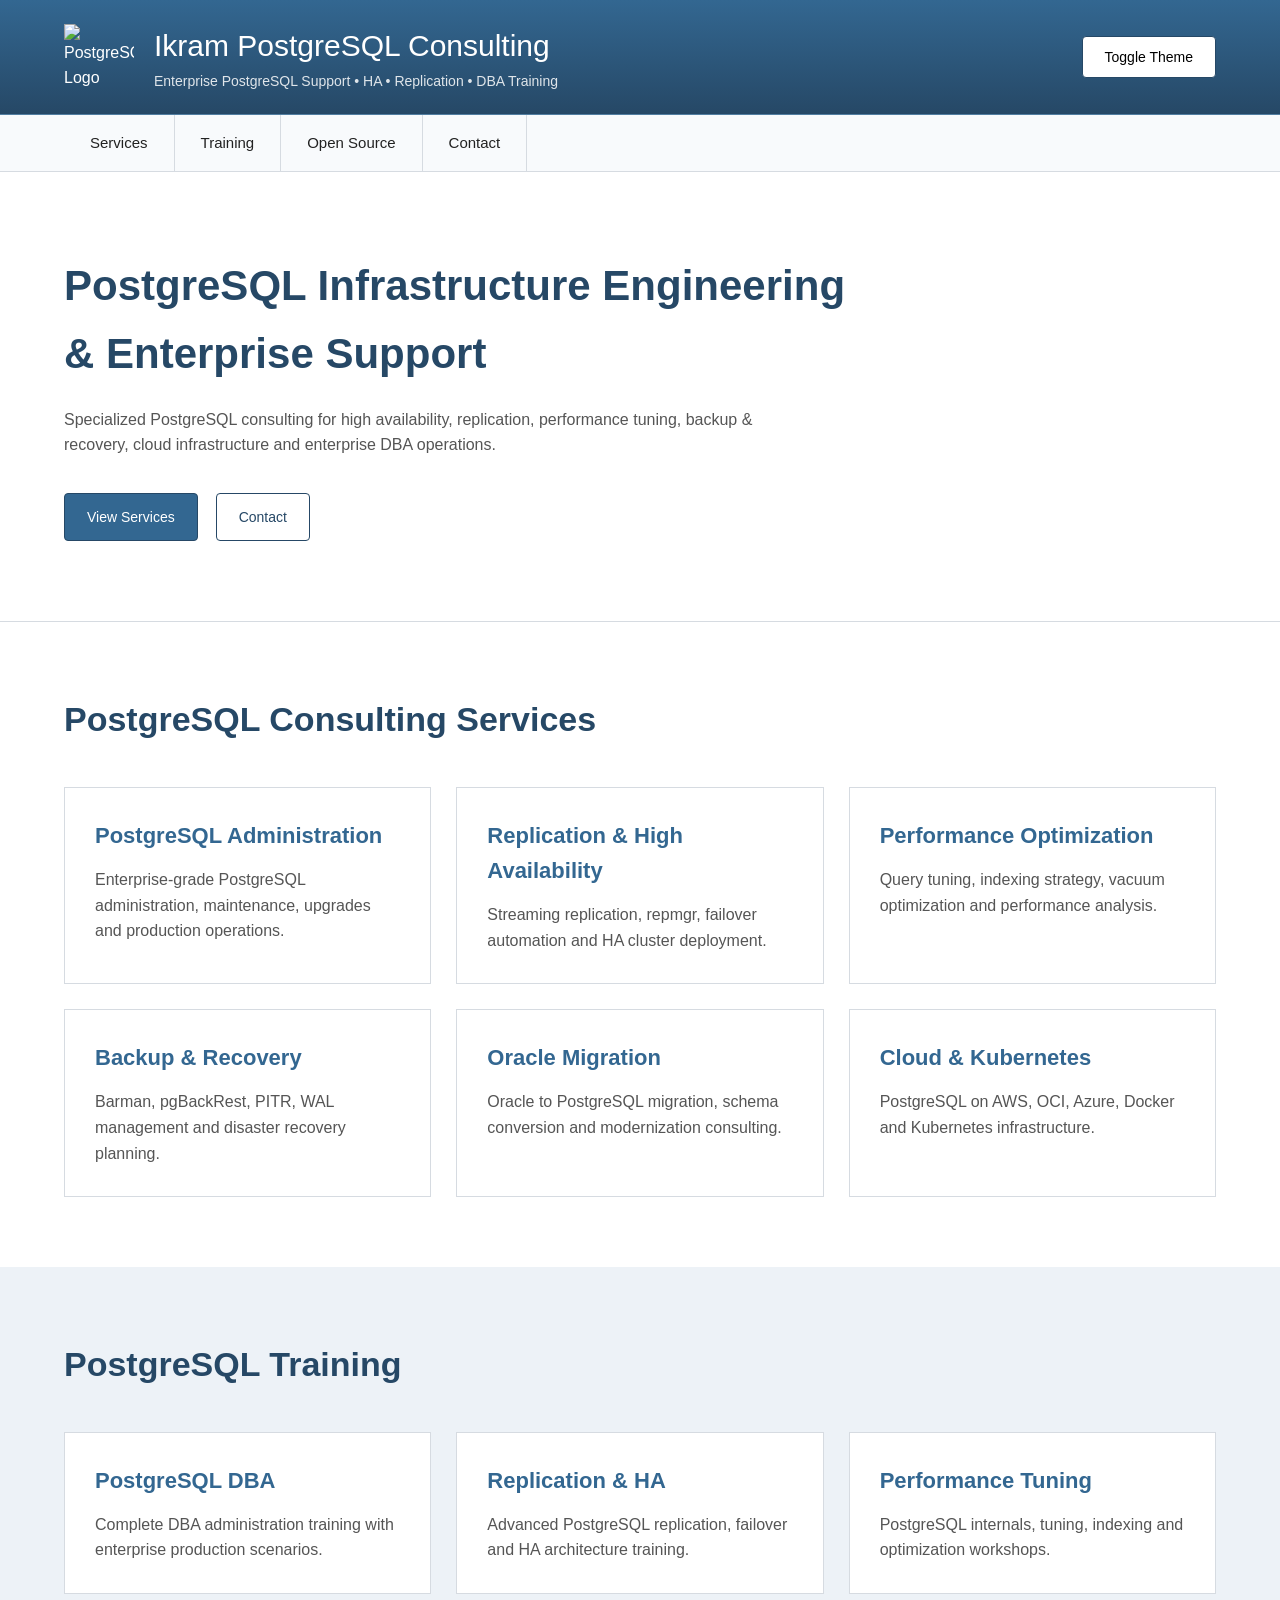
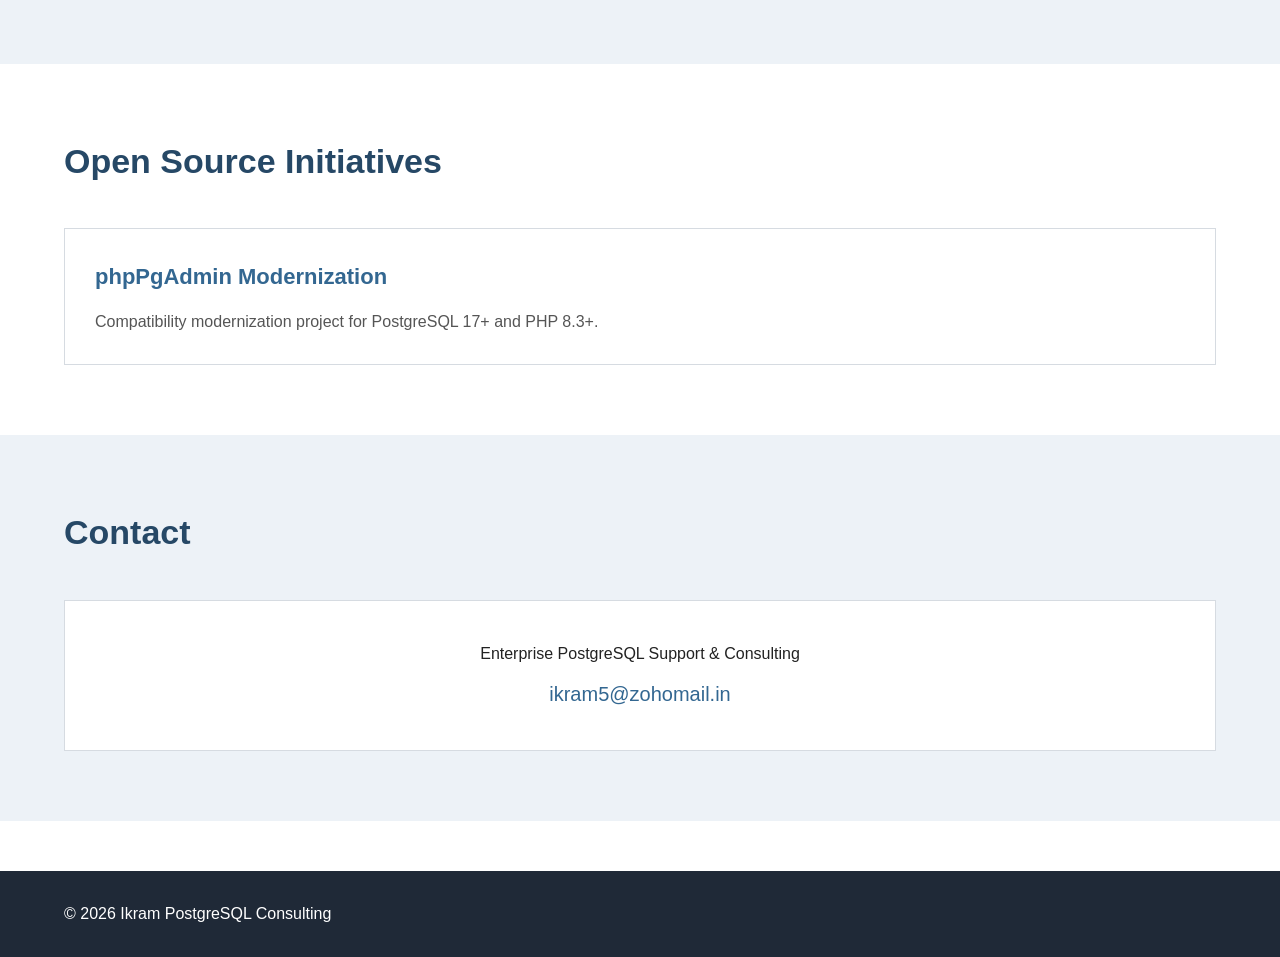
==== index.html @ 1e0c0c1c "Redesigned website with PostgreSQL official style" ====
<!DOCTYPE html>
<html lang="en">

<head>

    <meta charset="UTF-8">
    <meta name="viewport" content="width=device-width, initial-scale=1.0">

    <title>Ikram PostgreSQL Consulting</title>

    <link rel="stylesheet" href="style.css">

</head>

<body>

    <!-- TOP HEADER -->

    <div class="topbar">

        <div class="container topbar-content">

            <div class="brand">

                <img src="https://www.postgresql.org/media/img/about/press/elephant.png"
                    alt="PostgreSQL Logo">

                <div>

                    <h1>Ikram PostgreSQL Consulting</h1>

                    <p>
                        Enterprise PostgreSQL Support • HA • Replication • DBA Training
                    </p>

                </div>

            </div>

            <button class="theme-toggle" onclick="toggleTheme()">
                Toggle Theme
            </button>

        </div>

    </div>

    <!-- NAVIGATION -->

    <nav class="navbar">

        <div class="container">

            <ul>

                <li><a href="#services">Services</a></li>
                <li><a href="#training">Training</a></li>
                <li><a href="#opensource">Open Source</a></li>
                <li><a href="#contact">Contact</a></li>

            </ul>

        </div>

    </nav>

    <!-- HERO -->

    <section class="hero">

        <div class="container">

            <h2>
                PostgreSQL Infrastructure Engineering & Enterprise Support
            </h2>

            <p>

                Specialized PostgreSQL consulting for high availability,
                replication, performance tuning, backup & recovery,
                cloud infrastructure and enterprise DBA operations.

            </p>

            <div class="hero-buttons">

                <a href="#services" class="btn-primary">
                    View Services
                </a>

                <a href="#contact" class="btn-secondary">
                    Contact
                </a>

            </div>

        </div>

    </section>

    <!-- SERVICES -->

    <section class="section" id="services">

        <div class="container">

            <h2 class="section-title">
                PostgreSQL Consulting Services
            </h2>

            <div class="grid">

                <div class="card">

                    <h3>PostgreSQL Administration</h3>

                    <p>

                        Enterprise-grade PostgreSQL administration,
                        maintenance, upgrades and production operations.

                    </p>

                </div>

                <div class="card">

                    <h3>Replication & High Availability</h3>

                    <p>

                        Streaming replication, repmgr,
                        failover automation and HA cluster deployment.

                    </p>

                </div>

                <div class="card">

                    <h3>Performance Optimization</h3>

                    <p>

                        Query tuning, indexing strategy,
                        vacuum optimization and performance analysis.

                    </p>

                </div>

                <div class="card">

                    <h3>Backup & Recovery</h3>

                    <p>

                        Barman, pgBackRest, PITR,
                        WAL management and disaster recovery planning.

                    </p>

                </div>

                <div class="card">

                    <h3>Oracle Migration</h3>

                    <p>

                        Oracle to PostgreSQL migration,
                        schema conversion and modernization consulting.

                    </p>

                </div>

                <div class="card">

                    <h3>Cloud & Kubernetes</h3>

                    <p>

                        PostgreSQL on AWS, OCI,
                        Azure, Docker and Kubernetes infrastructure.

                    </p>

                </div>

            </div>

        </div>

    </section>

    <!-- TRAINING -->

    <section class="section light-section" id="training">

        <div class="container">

            <h2 class="section-title">

                PostgreSQL Training

            </h2>

            <div class="grid">

                <div class="card">

                    <h3>PostgreSQL DBA</h3>

                    <p>

                        Complete DBA administration training
                        with enterprise production scenarios.

                    </p>

                </div>

                <div class="card">

                    <h3>Replication & HA</h3>

                    <p>

                        Advanced PostgreSQL replication,
                        failover and HA architecture training.

                    </p>

                </div>

                <div class="card">

                    <h3>Performance Tuning</h3>

                    <p>

                        PostgreSQL internals,
                        tuning, indexing and optimization workshops.

                    </p>

                </div>

            </div>

        </div>

    </section>

    <!-- OPEN SOURCE -->

    <section class="section" id="opensource">

        <div class="container">

            <h2 class="section-title">

                Open Source Initiatives

            </h2>

            <div class="grid">

                <div class="card">

                    <h3>phpPgAdmin Modernization</h3>

                    <p>

                        Compatibility modernization project
                        for PostgreSQL 17+ and PHP 8.3+.

                    </p>

                </div>

            </div>

        </div>

    </section>

    <!-- CONTACT -->

    <section class="section light-section" id="contact">

        <div class="container">

            <h2 class="section-title">

                Contact

            </h2>

            <div class="contact-box">

                <p>

                    Enterprise PostgreSQL Support & Consulting

                </p>

                <a href="mailto:ikram5@zohomail.in">

                    ikram5@zohomail.in

                </a>

            </div>

        </div>

    </section>

    <!-- FOOTER -->

    <footer>

        <div class="container">

            <p>

                © 2026 Ikram PostgreSQL Consulting

            </p>

        </div>

    </footer>

    <!-- THEME -->

    <script>

        function toggleTheme() {

            document.body.classList.toggle('dark');

        }

    </script>

</body>

</html>
---- style.css ----
:root {

    --pg-blue: #336791;
    --pg-dark: #264866;

    --background: #ffffff;
    --light-bg: #edf2f7;

    --text: #222;
    --muted: #555;

    --border: #d6dbe1;

    --card: #ffffff;

}

body.dark {

    --background: #111827;
    --light-bg: #1f2937;

    --text: #f1f5f9;
    --muted: #cbd5e1;

    --border: #334155;

    --card: #1e293b;

}

* {

    margin: 0;
    padding: 0;
    box-sizing: border-box;

}

body {

    font-family: Arial, Helvetica, sans-serif;

    background: var(--background);

    color: var(--text);

    line-height: 1.6;

    transition: 0.3s;

}

/* CONTAINER */

.container {

    width: 90%;
    max-width: 1250px;

    margin: auto;

}

/* TOPBAR */

.topbar {

    background: linear-gradient(to bottom,
            #336791,
            #264866);

    color: white;

    padding: 22px 0;

    border-bottom: 1px solid rgba(255,255,255,0.15);

}

.topbar-content {

    display: flex;
    justify-content: space-between;
    align-items: center;

}

.brand {

    display: flex;
    align-items: center;
    gap: 20px;

}

.brand img {

    width: 70px;

}

.brand h1 {

    font-size: 30px;
    font-weight: normal;

}

.brand p {

    font-size: 14px;
    color: rgba(255,255,255,0.85);

}

/* NAVIGATION */

.navbar {

    background: #f8fafc;

    border-bottom: 1px solid var(--border);

}

body.dark .navbar {

    background: #0f172a;

}

.navbar ul {

    list-style: none;

    display: flex;

}

.navbar li {

    border-right: 1px solid var(--border);

}

.navbar a {

    display: block;

    padding: 16px 26px;

    text-decoration: none;

    color: var(--text);

    font-size: 15px;

}

.navbar a:hover {

    background: var(--pg-blue);

    color: white;

}

/* HERO */

.hero {

    padding: 80px 0;

    background:
        linear-gradient(rgba(255,255,255,0.92),
            rgba(255,255,255,0.92)),
        url('https://www.postgresql.org/media/img/about/press/elephant.png');

    background-repeat: no-repeat;

    background-position: right center;

    background-size: 400px;

    border-bottom: 1px solid var(--border);

}

body.dark .hero {

    background:
        linear-gradient(rgba(17,24,39,0.94),
            rgba(17,24,39,0.94)),
        url('https://www.postgresql.org/media/img/about/press/elephant.png');

    background-repeat: no-repeat;

    background-position: right center;

    background-size: 400px;

}

.hero h2 {

    font-size: 42px;

    max-width: 800px;

    margin-bottom: 20px;

    color: var(--pg-dark);

}

body.dark .hero h2 {

    color: #93c5fd;

}

.hero p {

    max-width: 700px;

    color: var(--muted);

    margin-bottom: 35px;

}

/* BUTTONS */

.hero-buttons {

    display: flex;
    gap: 18px;

}

.btn-primary,
.btn-secondary,
.theme-toggle {

    padding: 12px 22px;

    border-radius: 4px;

    border: 1px solid var(--pg-dark);

    cursor: pointer;

    text-decoration: none;

    font-size: 14px;

}

.btn-primary {

    background: var(--pg-blue);

    color: white;

}

.btn-primary:hover {

    background: var(--pg-dark);

}

.btn-secondary {

    background: transparent;

    color: var(--pg-dark);

}

.btn-secondary:hover {

    background: var(--pg-dark);

    color: white;

}

.theme-toggle {

    background: white;

}

body.dark .theme-toggle {

    background: #1e293b;
    color: white;

}

/* SECTIONS */

.section {

    padding: 70px 0;

}

.light-section {

    background: var(--light-bg);

}

.section-title {

    font-size: 34px;

    margin-bottom: 40px;

    color: var(--pg-dark);

}

/* GRID */

.grid {

    display: grid;

    grid-template-columns:
        repeat(auto-fit, minmax(320px, 1fr));

    gap: 25px;

}

/* CARD */

.card {

    background: var(--card);

    border: 1px solid var(--border);

    padding: 30px;

    transition: 0.3s;

}

.card:hover {

    border-color: var(--pg-blue);

    transform: translateY(-4px);

}

.card h3 {

    margin-bottom: 14px;

    color: var(--pg-blue);

    font-size: 22px;

}

.card p {

    color: var(--muted);

}

/* CONTACT */

.contact-box {

    background: var(--card);

    border: 1px solid var(--border);

    padding: 40px;

    text-align: center;

}

.contact-box p {

    margin-bottom: 12px;

}

.contact-box a {

    color: var(--pg-blue);

    font-size: 20px;

    text-decoration: none;

}

/* FOOTER */

footer {

    background: #1f2937;

    color: white;

    padding: 30px 0;

    margin-top: 50px;

}

/* RESPONSIVE */

@media(max-width: 900px) {

    .topbar-content {

        flex-direction: column;
        gap: 20px;

    }

    .navbar ul {

        flex-wrap: wrap;

    }

    .hero {

        background-size: 220px;

    }

    .hero h2 {

        font-size: 30px;

    }

}
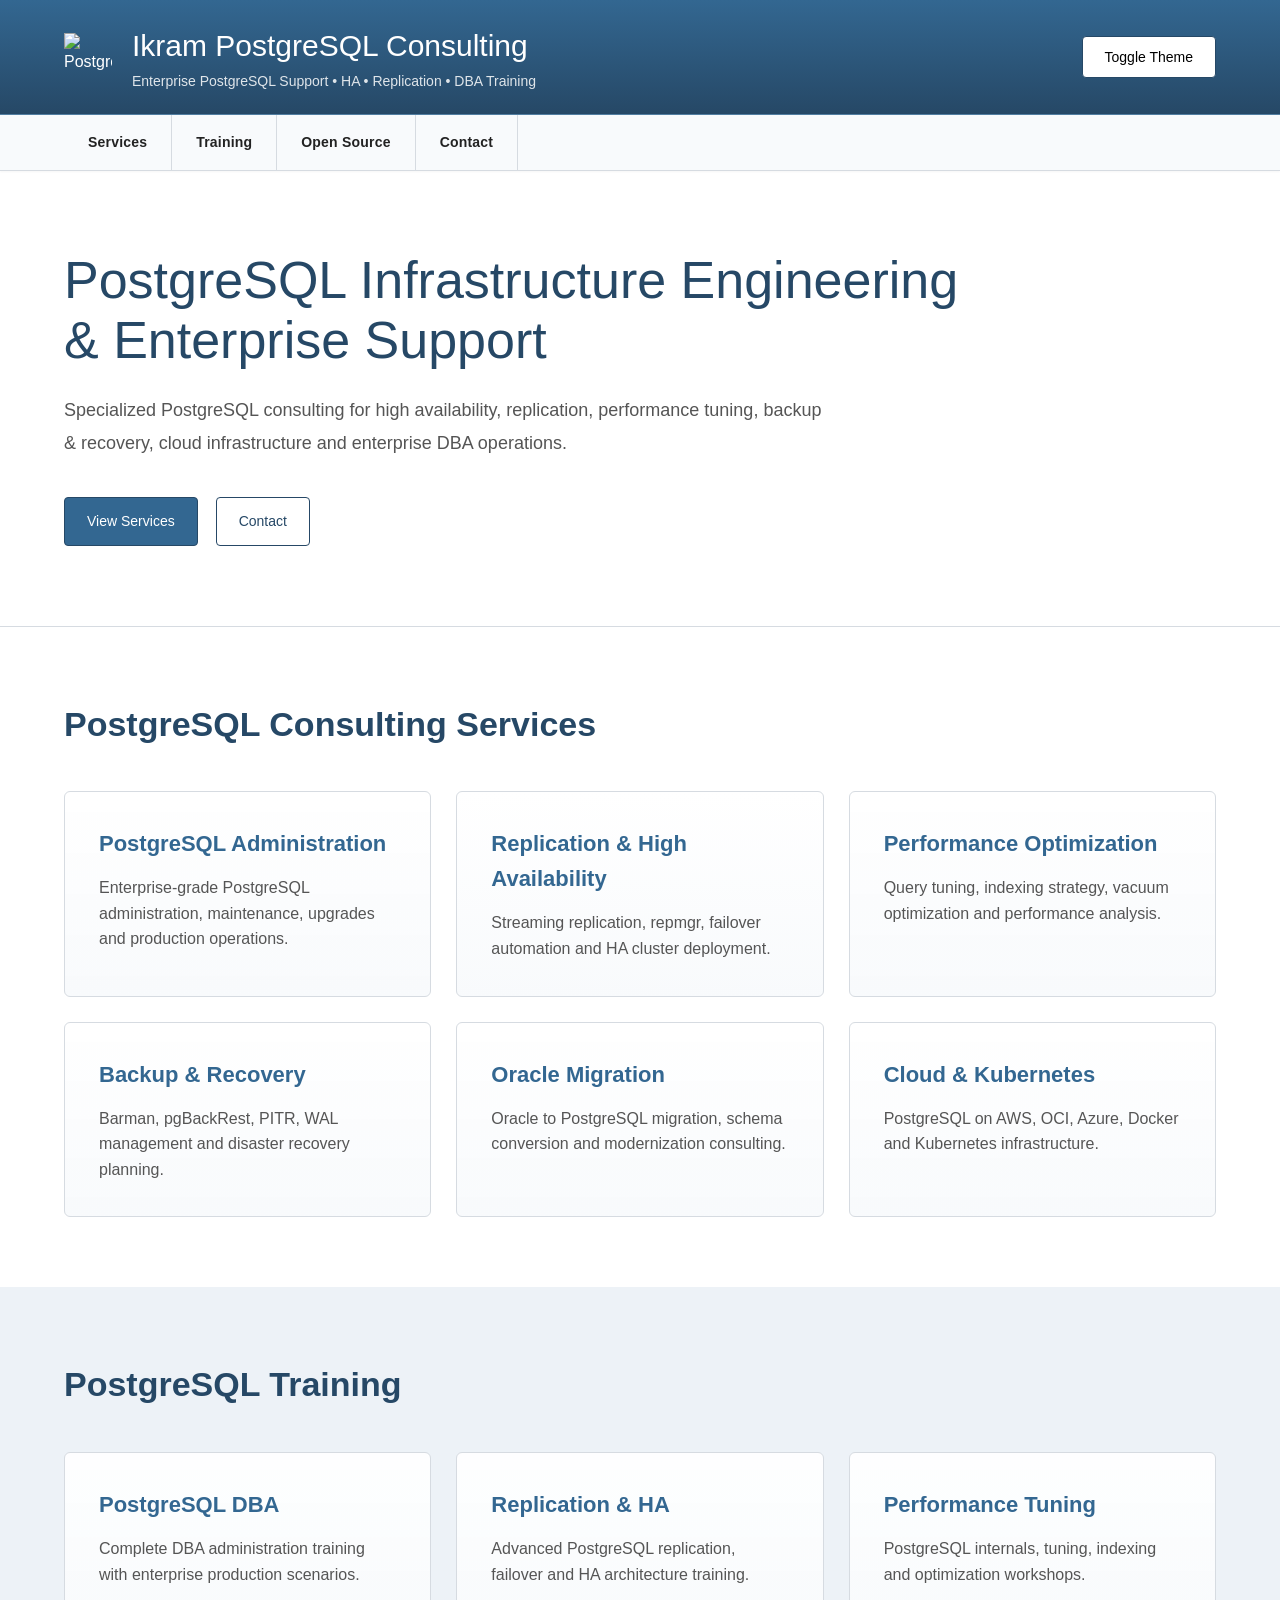
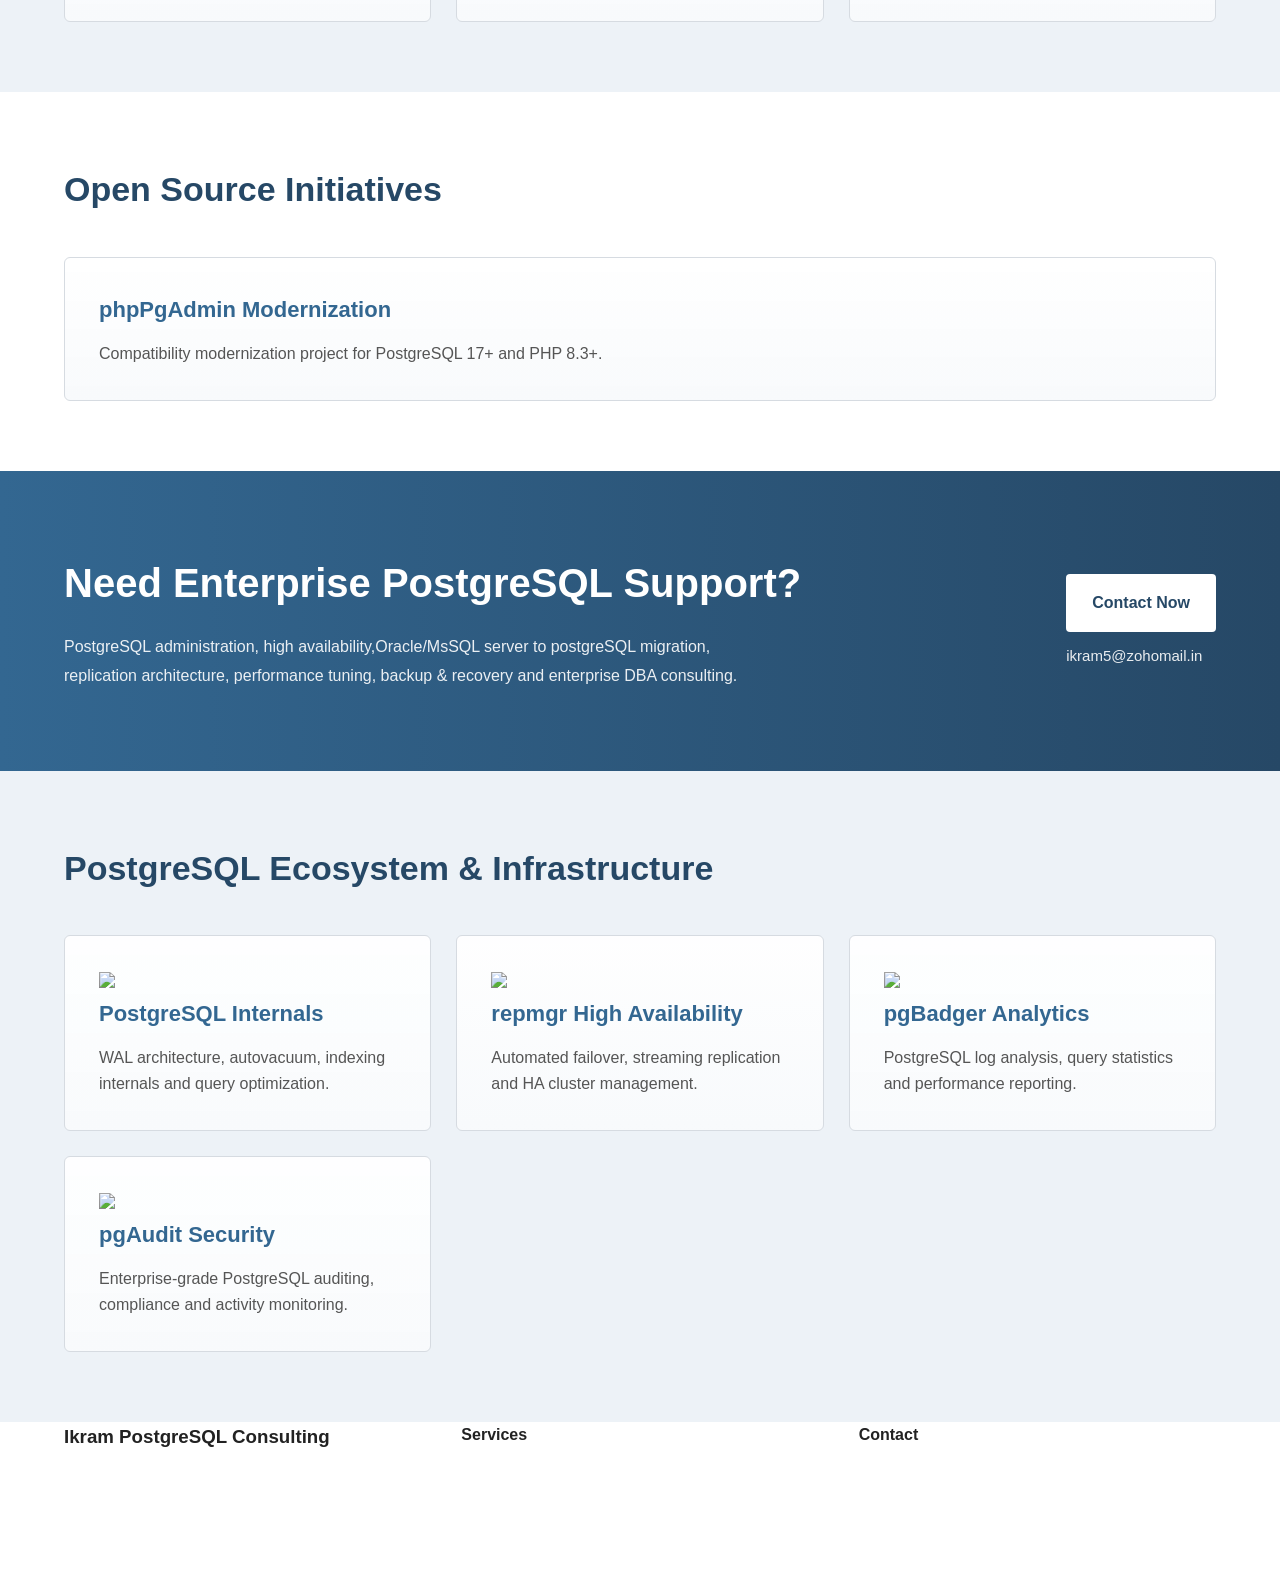
==== commit ff5ae5e0: "Improved enterprise contact section" ====
--- a/index.html
+++ b/index.html
@@ -288,51 +288,164 @@
 
     <!-- CONTACT -->
 
-    <section class="section light-section" id="contact">
-
-        <div class="container">
-
-            <h2 class="section-title">
-
-                Contact
-
+    <section class="enterprise-contact" id="contact">
+
+    <div class="container enterprise-contact-content">
+
+        <div>
+
+            <h2>
+                Need Enterprise PostgreSQL Support?
             </h2>
 
-            <div class="contact-box">
+            <p>
+
+                PostgreSQL administration, high availability,Oracle/MsSQL server to postgreSQL migration,
+                replication architecture, performance tuning,
+                backup & recovery and enterprise DBA consulting.
+
+            </p>
+
+        </div>
+
+        <div class="contact-action">
+
+            <a href="mailto:ikram5@zohomail.in">
+
+                Contact Now
+
+            </a>
+
+            <span>
+                ikram5@zohomail.in
+            </span>
+
+        </div>
+
+    </div>
+
+</section>
+<section class="section light-section">
+
+    <div class="container">
+
+        <h2 class="section-title">
+            PostgreSQL Ecosystem & Infrastructure
+        </h2>
+
+        <div class="grid">
+
+            <div class="card">
+
+                <img src="https://wiki.postgresql.org/images/3/30/PostgreSQL_logo.3colors.120x120.png"
+                    class="tech-image">
+
+                <h3>PostgreSQL Internals</h3>
 
                 <p>
 
-                    Enterprise PostgreSQL Support & Consulting
+                    WAL architecture, autovacuum,
+                    indexing internals and query optimization.
 
                 </p>
 
-                <a href="mailto:ikram5@zohomail.in">
-
-                    ikram5@zohomail.in
-
-                </a>
-
-            </div>
-
-        </div>
-
-    </section>
+            </div>
+
+            <div class="card">
+
+                <img src="https://raw.githubusercontent.com/EnterpriseDB/repmgr/master/doc/images/repmgrd_failover.png"
+                    class="tech-image">
+
+                <h3>repmgr High Availability</h3>
+
+                <p>
+
+                    Automated failover,
+                    streaming replication and HA cluster management.
+
+                </p>
+
+            </div>
+
+            <div class="card">
+
+                <img src="https://www.pgbadger.org/img/pgbadger.png"
+                    class="tech-image">
+
+                <h3>pgBadger Analytics</h3>
+
+                <p>
+
+                    PostgreSQL log analysis,
+                    query statistics and performance reporting.
+
+                </p>
+
+            </div>
+
+            <div class="card">
+
+                <img src="https://www.enterprisedb.com/sites/default/files/inline-images/pgaudit.png"
+                    class="tech-image">
+
+                <h3>pgAudit Security</h3>
+
+                <p>
+
+                    Enterprise-grade PostgreSQL auditing,
+                    compliance and activity monitoring.
+
+                </p>
+
+            </div>
+
+        </div>
+
+    </div>
+
+</section>
 
     <!-- FOOTER -->
 
     <footer>
 
-        <div class="container">
+    <div class="container footer-grid">
+
+        <div>
+
+            <h3>Ikram PostgreSQL Consulting</h3>
 
             <p>
-
-                © 2026 Ikram PostgreSQL Consulting
-
+                Enterprise PostgreSQL administration,
+                replication and infrastructure engineering.
             </p>
 
         </div>
 
-    </footer>
+        <div>
+
+            <h4>Services</h4>
+
+            <ul>
+                <li>Replication</li>
+                <li>Performance Tuning</li>
+                <li>HA Architecture</li>
+                <li>Cloud PostgreSQL</li>
+            </ul>
+
+        </div>
+
+        <div>
+
+            <h4>Contact</h4>
+
+            <p>ikram5@zohomail.in</p>
+
+        </div>
+
+    </div>
+
+</footer>
 
     <!-- THEME -->
 
--- a/style.css
+++ b/style.css
@@ -84,6 +84,8 @@
     justify-content: space-between;
     align-items: center;
 
+    gap: 30px;
+
 }
 
 .brand {
@@ -93,10 +95,20 @@
     gap: 20px;
 
 }
+.brand div {
+
+    display: flex;
+    flex-direction: column;
+    justify-content: center;
+
+}
 
 .brand img {
 
-    width: 70px;
+    width: 48px;
+    height: 48px;
+
+    object-fit: contain;
 
 }
 
@@ -122,8 +134,15 @@
 
     border-bottom: 1px solid var(--border);
 
-}
-
+    position: sticky;
+    top: 0;
+
+    z-index: 1000;
+
+    box-shadow:
+        0 1px 2px rgba(0,0,0,0.04);
+
+}
 body.dark .navbar {
 
     background: #0f172a;
@@ -148,13 +167,19 @@
 
     display: block;
 
-    padding: 16px 26px;
+    padding: 16px 24px;
 
     text-decoration: none;
 
     color: var(--text);
 
-    font-size: 15px;
+    font-size: 14px;
+
+    font-weight: 600;
+
+    letter-spacing: 0.2px;
+
+    transition: 0.2s;
 
 }
 
@@ -204,11 +229,15 @@
 
 .hero h2 {
 
-    font-size: 42px;
-
-    max-width: 800px;
-
-    margin-bottom: 20px;
+    font-size: 52px;
+
+    line-height: 1.15;
+
+    font-weight: 500;
+
+    max-width: 900px;
+
+    margin-bottom: 24px;
 
     color: var(--pg-dark);
 
@@ -222,11 +251,15 @@
 
 .hero p {
 
-    max-width: 700px;
+    max-width: 760px;
 
     color: var(--muted);
 
-    margin-bottom: 35px;
+    margin-bottom: 38px;
+
+    font-size: 18px;
+
+    line-height: 1.8;
 
 }
 
@@ -345,9 +378,19 @@
 
     border: 1px solid var(--border);
 
-    padding: 30px;
-
-    transition: 0.3s;
+    padding: 34px;
+
+    border-radius: 6px;
+
+    transition:
+        transform 0.2s ease,
+        border-color 0.2s ease,
+        box-shadow 0.2s ease;
+
+    background:
+        linear-gradient(to bottom,
+            rgba(255,255,255,0.96),
+            rgba(248,250,252,0.98));
 
 }
 
@@ -355,7 +398,10 @@
 
     border-color: var(--pg-blue);
 
-    transform: translateY(-4px);
+    transform: translateY(-3px);
+
+    box-shadow:
+        0 10px 24px rgba(0,0,0,0.06);
 
 }
 
@@ -377,45 +423,136 @@
 
 /* CONTACT */
 
-.contact-box {
-
-    background: var(--card);
-
-    border: 1px solid var(--border);
-
-    padding: 40px;
+/* ENTERPRISE CONTACT */
+
+.enterprise-contact {
+
+    background:
+        linear-gradient(to right,
+            #336791,
+            #264866);
+
+    color: white;
+
+    padding: 80px 0;
+
+}
+
+.enterprise-contact-content {
+
+    display: flex;
+
+    justify-content: space-between;
+
+    align-items: center;
+
+    gap: 50px;
+
+    flex-wrap: wrap;
+
+}
+
+.enterprise-contact h2 {
+
+    font-size: 40px;
+
+    margin-bottom: 18px;
+
+}
+
+.enterprise-contact p {
+
+    max-width: 700px;
+
+    line-height: 1.8;
+
+    color: rgba(255,255,255,0.9);
+
+}
+
+.contact-action {
+
+    display: flex;
+
+    flex-direction: column;
+
+    gap: 12px;
+
+}
+
+.contact-action a {
+
+    background: white;
+
+    color: #264866;
+
+    padding: 16px 26px;
+
+    text-decoration: none;
+
+    font-weight: bold;
+
+    border-radius: 4px;
 
     text-align: center;
 
-}
-
-.contact-box p {
-
-    margin-bottom: 12px;
-
-}
-
-.contact-box a {
-
-    color: var(--pg-blue);
-
-    font-size: 20px;
-
-    text-decoration: none;
+    transition: 0.2s;
+
+}
+
+.contact-action a:hover {
+
+    transform: translateY(-2px);
+
+}
+
+.contact-action span {
+
+    font-size: 15px;
+
+    opacity: 0.9;
 
 }
 
 /* FOOTER */
 
-footer {
-
-    background: #1f2937;
-
-    color: white;
-
-    padding: 30px 0;
-
-    margin-top: 50px;
+.footer-grid {
+
+    display: grid;
+
+    grid-template-columns:
+        repeat(auto-fit, minmax(240px, 1fr));
+
+    gap: 40px;
+
+}
+
+footer h3,
+footer h4 {
+
+    margin-bottom: 14px;
+
+}
+
+footer ul {
+
+    list-style: none;
+
+}
+
+footer li {
+
+    margin-bottom: 8px;
+
+    color: rgba(255,255,255,0.8);
+
+}
+
+footer p {
+
+    color: rgba(255,255,255,0.8);
+
+    line-height: 1.7;
 
 }
 
@@ -448,4 +585,5 @@
 
     }
 
-}+}
+
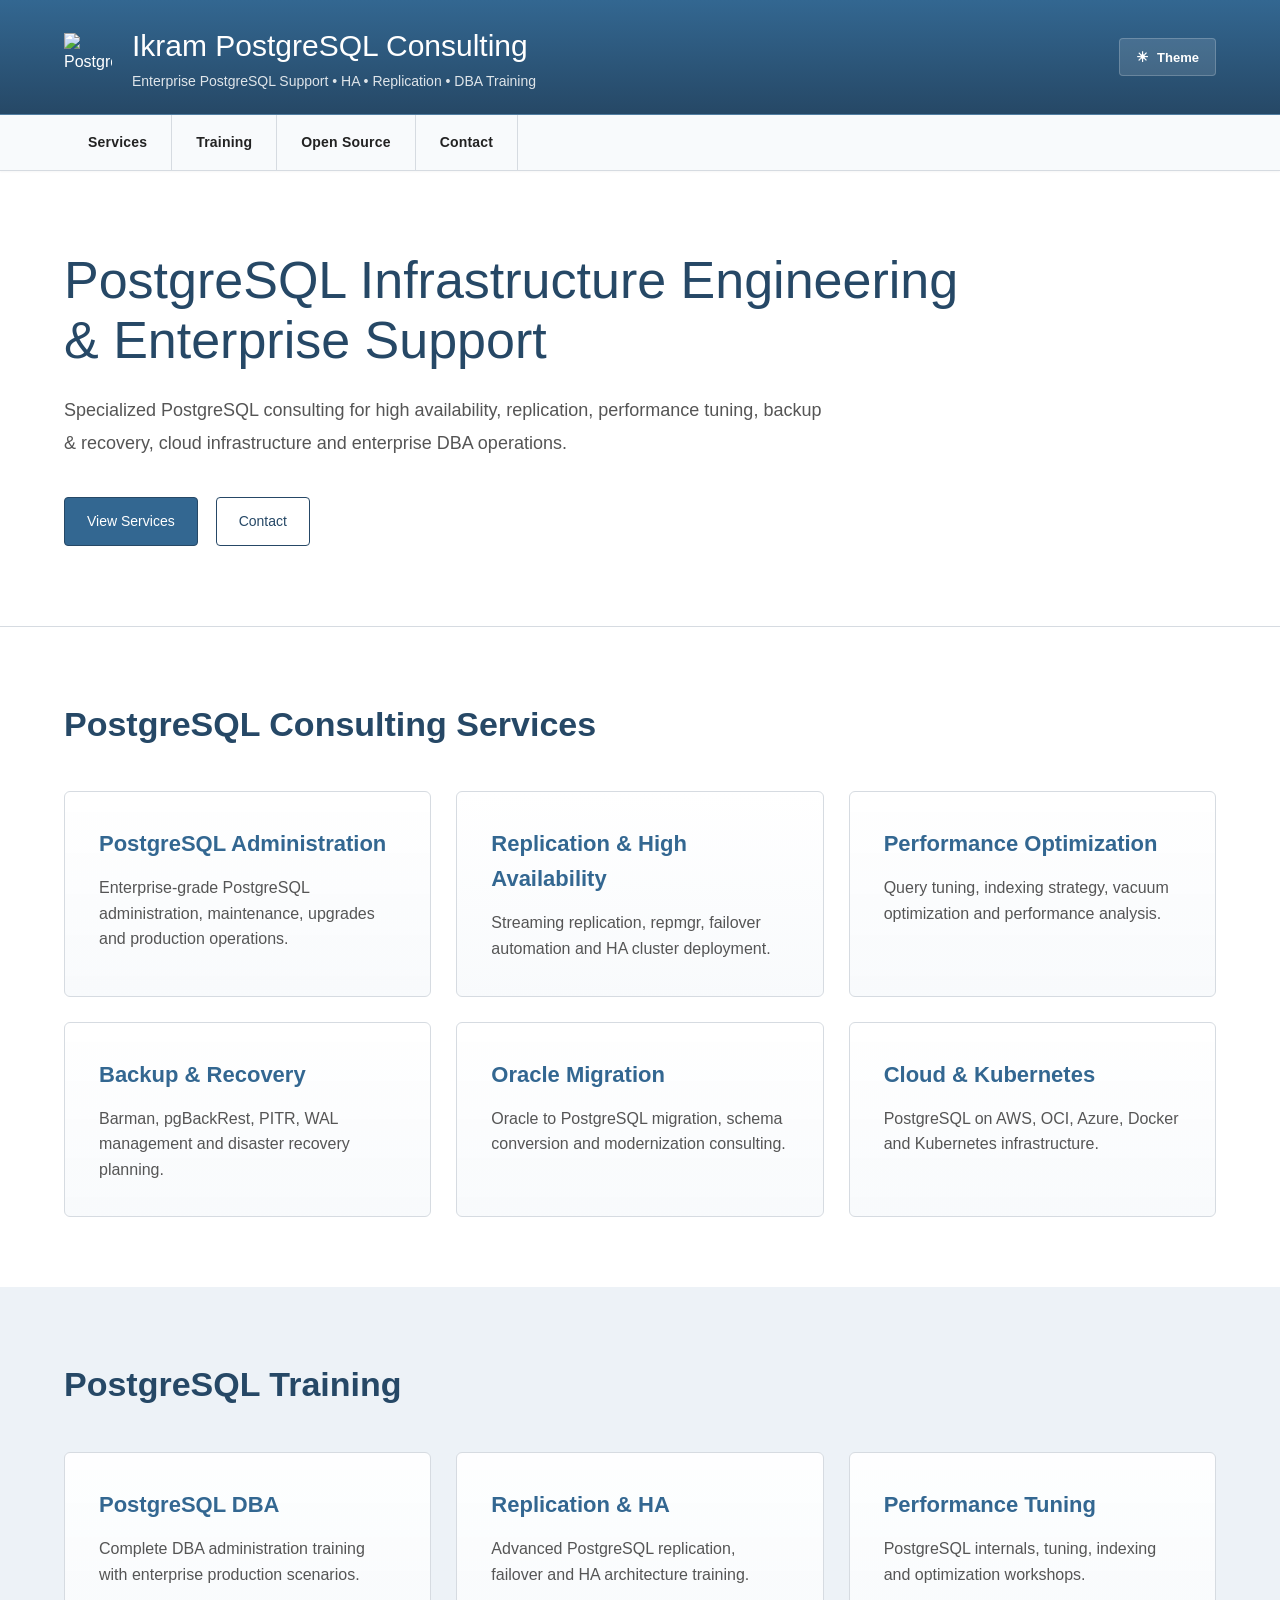
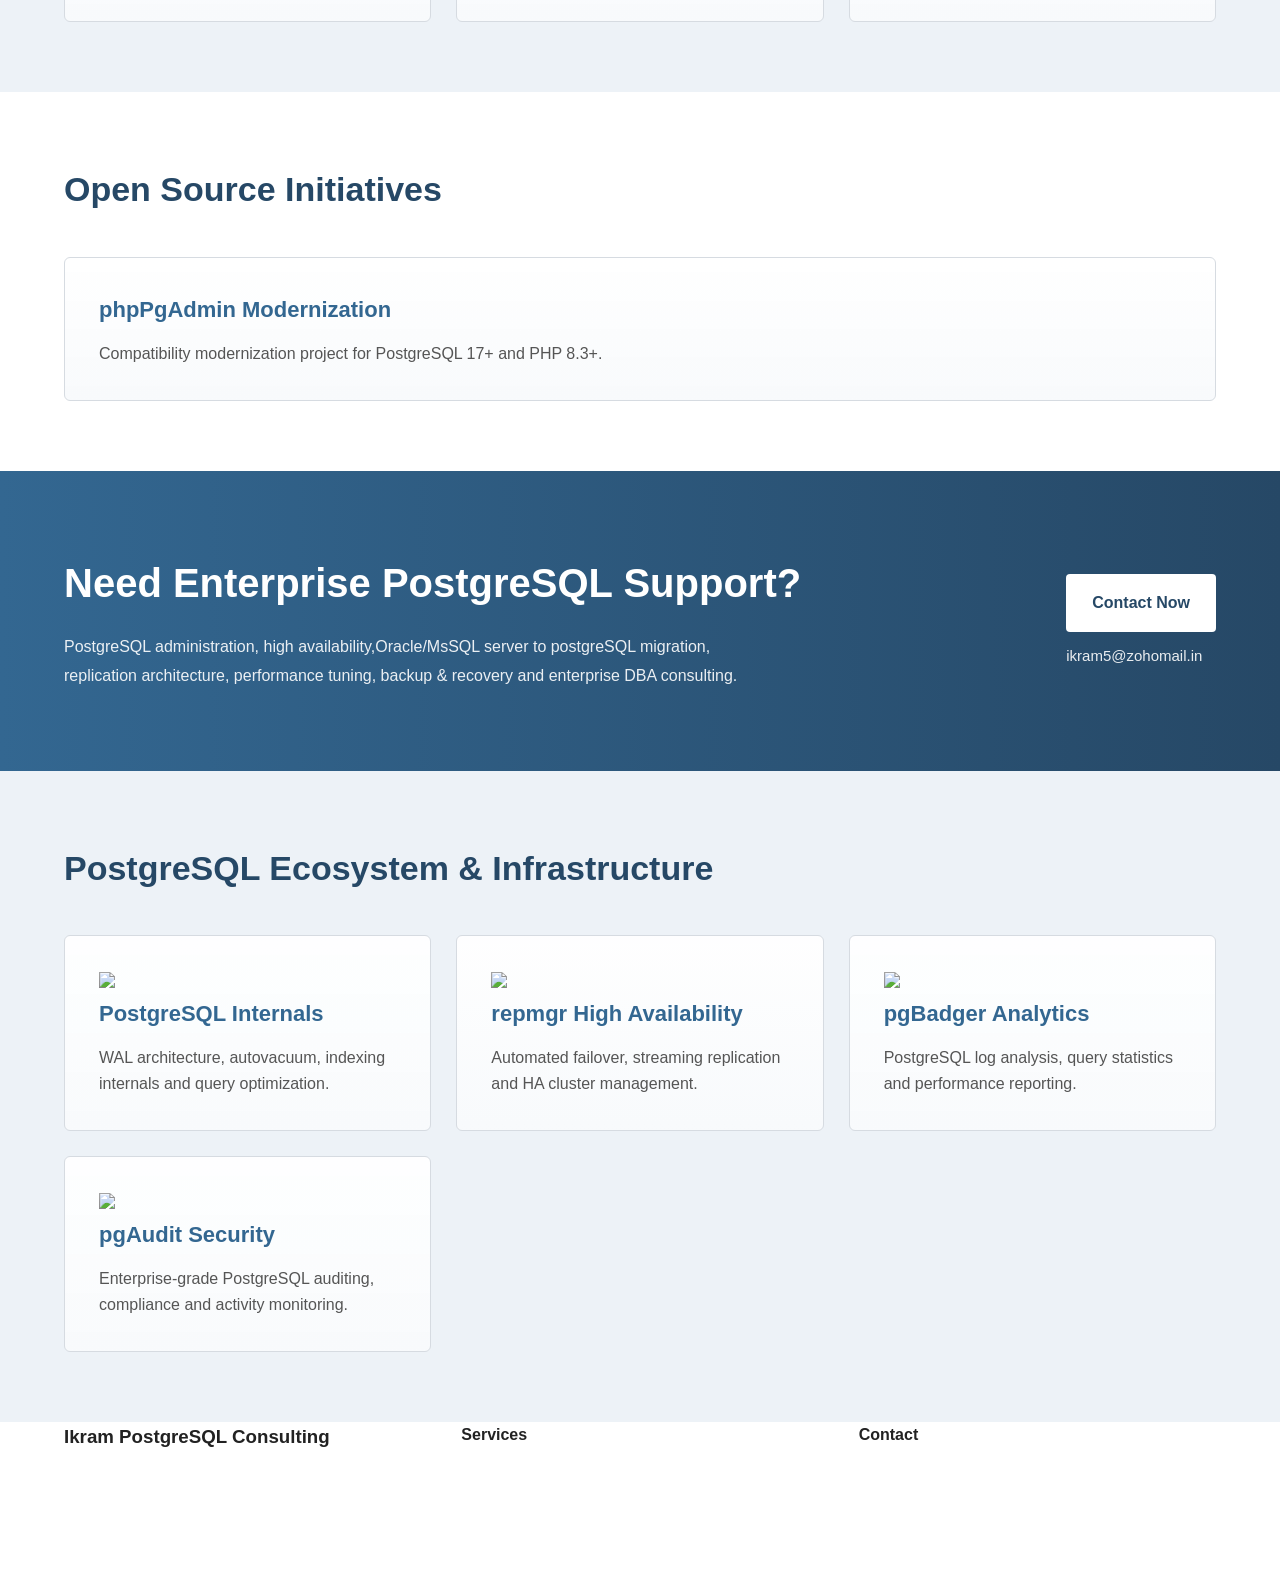
==== commit 23beecd9: "Improved enterprise contact section" ====
--- a/index.html
+++ b/index.html
@@ -38,8 +38,12 @@
             </div>
 
             <button class="theme-toggle" onclick="toggleTheme()">
-                Toggle Theme
-            </button>
+
+    <span class="theme-icon">☀</span>
+
+    <span class="theme-text">Theme</span>
+
+</button>
 
         </div>
 
@@ -451,13 +455,28 @@
 
     <script>
 
-        function toggleTheme() {
-
-            document.body.classList.toggle('dark');
+    function toggleTheme() {
+
+        document.body.classList.toggle('dark');
+
+        const icon =
+            document.querySelector('.theme-icon');
+
+        if (
+            document.body.classList.contains('dark')
+        ) {
+
+            icon.textContent = '🌙';
+
+        } else {
+
+            icon.textContent = '☀';
 
         }
 
-    </script>
+    }
+
+</script>
 
 </body>
 
--- a/style.css
+++ b/style.css
@@ -320,16 +320,58 @@
 
 }
 
+/* THEME TOGGLE */
+
 .theme-toggle {
 
-    background: white;
+    display: flex;
+
+    align-items: center;
+
+    gap: 8px;
+
+    background: rgba(255,255,255,0.12);
+
+    color: white;
+
+    border: 1px solid rgba(255,255,255,0.2);
+
+    padding: 10px 16px;
+
+    border-radius: 4px;
+
+    cursor: pointer;
+
+    font-size: 13px;
+
+    font-weight: 600;
+
+    transition:
+        background 0.2s ease,
+        border-color 0.2s ease,
+        transform 0.2s ease;
+
+}
+
+.theme-toggle:hover {
+
+    background: rgba(255,255,255,0.18);
+
+    border-color: rgba(255,255,255,0.35);
+
+}
+
+.theme-icon {
+
+    font-size: 14px;
 
 }
 
 body.dark .theme-toggle {
 
-    background: #1e293b;
-    color: white;
+    background: rgba(15,23,42,0.9);
+
+    border: 1px solid rgba(255,255,255,0.08);
 
 }
 
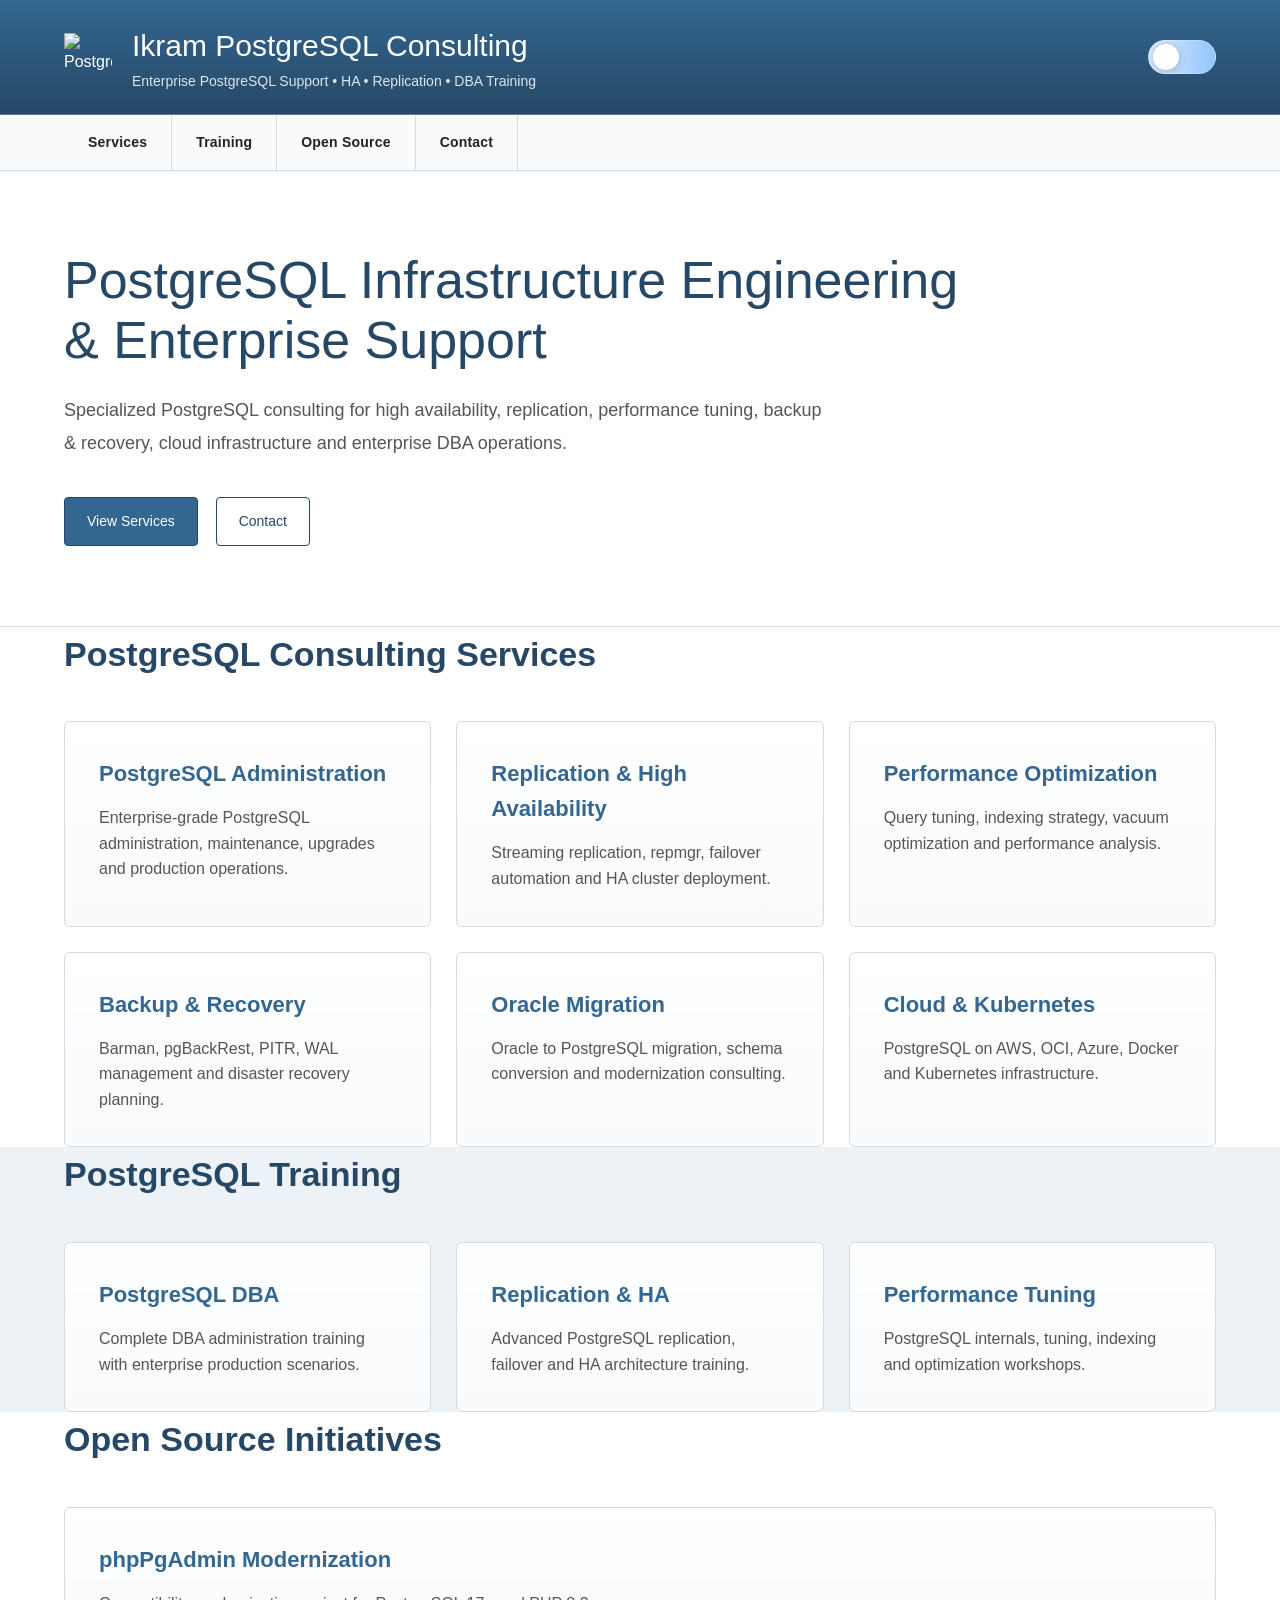
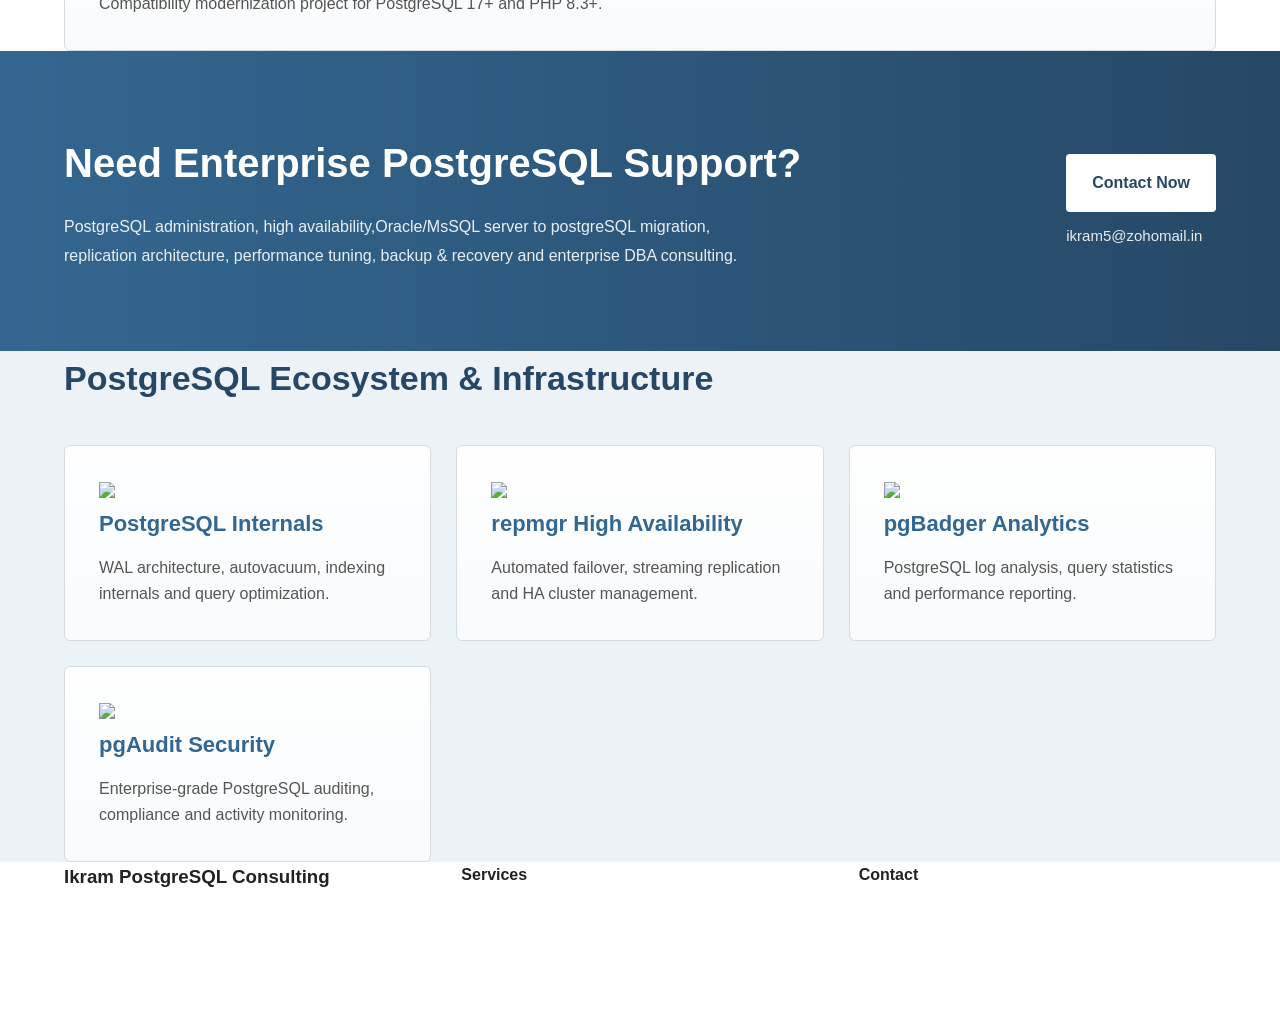
==== commit 37bdced8: "Improved enterprise contact section" ====
--- a/index.html
+++ b/index.html
@@ -37,13 +37,23 @@
 
             </div>
 
-            <button class="theme-toggle" onclick="toggleTheme()">
-
-    <span class="theme-icon">☀</span>
-
-    <span class="theme-text">Theme</span>
-
-</button>
+            <div class="theme-switch-wrapper">
+
+    <label class="theme-switch">
+
+        <input type="checkbox" id="theme-checkbox">
+
+        <span class="slider">
+
+            <span class="slider-icon">
+                ☀
+            </span>
+
+        </span>
+
+    </label>
+
+</div>
 
         </div>
 
@@ -453,28 +463,48 @@
 
     <!-- THEME -->
 
-    <script>
-
-    function toggleTheme() {
-
-        document.body.classList.toggle('dark');
-
-        const icon =
-            document.querySelector('.theme-icon');
-
-        if (
-            document.body.classList.contains('dark')
-        ) {
-
-            icon.textContent = '🌙';
-
-        } else {
-
-            icon.textContent = '☀';
+   <script>
+
+    const checkbox =
+        document.getElementById('theme-checkbox');
+
+    // Load saved theme
+
+    if (
+        localStorage.getItem('theme') === 'dark'
+    ) {
+
+        document.body.classList.add('dark');
+
+        checkbox.checked = true;
+
+        document.querySelector(
+            '.slider-icon'
+        ).textContent = '🌙';
+
+    }
+
+    checkbox.addEventListener(
+        'change',
+        () => {
+
+            document.body.classList.toggle('dark');
+
+            const dark =
+                document.body.classList.contains('dark');
+
+            document.querySelector(
+                '.slider-icon'
+            ).textContent =
+                dark ? '🌙' : '☀';
+
+            localStorage.setItem(
+                'theme',
+                dark ? 'dark' : 'light'
+            );
 
         }
-
-    }
+    );
 
 </script>
 
--- a/style.css
+++ b/style.css
@@ -321,37 +321,128 @@
 }
 
 /* THEME TOGGLE */
-
-.theme-toggle {
+/* ADVANCED THEME SWITCH */
+
+.theme-switch-wrapper {
 
     display: flex;
-
     align-items: center;
 
-    gap: 8px;
-
-    background: rgba(255,255,255,0.12);
-
-    color: white;
-
-    border: 1px solid rgba(255,255,255,0.2);
-
-    padding: 10px 16px;
-
-    border-radius: 4px;
+}
+
+.theme-switch {
+
+    position: relative;
+
+    display: inline-block;
+
+    width: 68px;
+    height: 34px;
+
+}
+
+.theme-switch input {
+
+    opacity: 0;
+    width: 0;
+    height: 0;
+
+}
+
+.slider {
+
+    position: absolute;
 
     cursor: pointer;
 
-    font-size: 13px;
-
-    font-weight: 600;
-
-    transition:
-        background 0.2s ease,
-        border-color 0.2s ease,
-        transform 0.2s ease;
-
-}
+    inset: 0;
+
+    background:
+        linear-gradient(to right,
+            #dbeafe,
+            #93c5fd);
+
+    border-radius: 50px;
+
+    transition: 0.4s ease;
+
+    border:
+        1px solid rgba(255,255,255,0.2);
+
+    overflow: hidden;
+
+}
+
+.slider::before {
+
+    content: "";
+
+    position: absolute;
+
+    height: 26px;
+    width: 26px;
+
+    left: 4px;
+    top: 3px;
+
+    background: white;
+
+    border-radius: 50%;
+
+    transition: 0.4s ease;
+
+    box-shadow:
+        0 2px 8px rgba(0,0,0,0.2);
+
+}
+
+.slider-icon {
+
+    position: absolute;
+
+    left: 9px;
+    top: 7px;
+
+    font-size: 14px;
+
+    transition: 0.4s ease;
+
+}
+
+/* DARK MODE ACTIVE */
+
+input:checked + .slider {
+
+    background:
+        linear-gradient(to right,
+            #0f172a,
+            #1e293b);
+
+}
+
+input:checked + .slider::before {
+
+    transform: translateX(33px);
+
+}
+
+input:checked + .slider .slider-icon {
+
+    transform: translateX(33px);
+
+    content: "🌙";
+
+}
+
+/* HOVER */
+
+.theme-switch:hover .slider {
+
+    box-shadow:
+        0 0 12px rgba(255,255,255,0.15);
+
+}
+
 
 .theme-toggle:hover {
 
@@ -361,12 +452,6 @@
 
 }
 
-.theme-icon {
-
-    font-size: 14px;
-
-}
-
 body.dark .theme-toggle {
 
     background: rgba(15,23,42,0.9);
@@ -376,12 +461,6 @@
 }
 
 /* SECTIONS */
-
-.section {
-
-    padding: 70px 0;
-
-}
 
 .light-section {
 
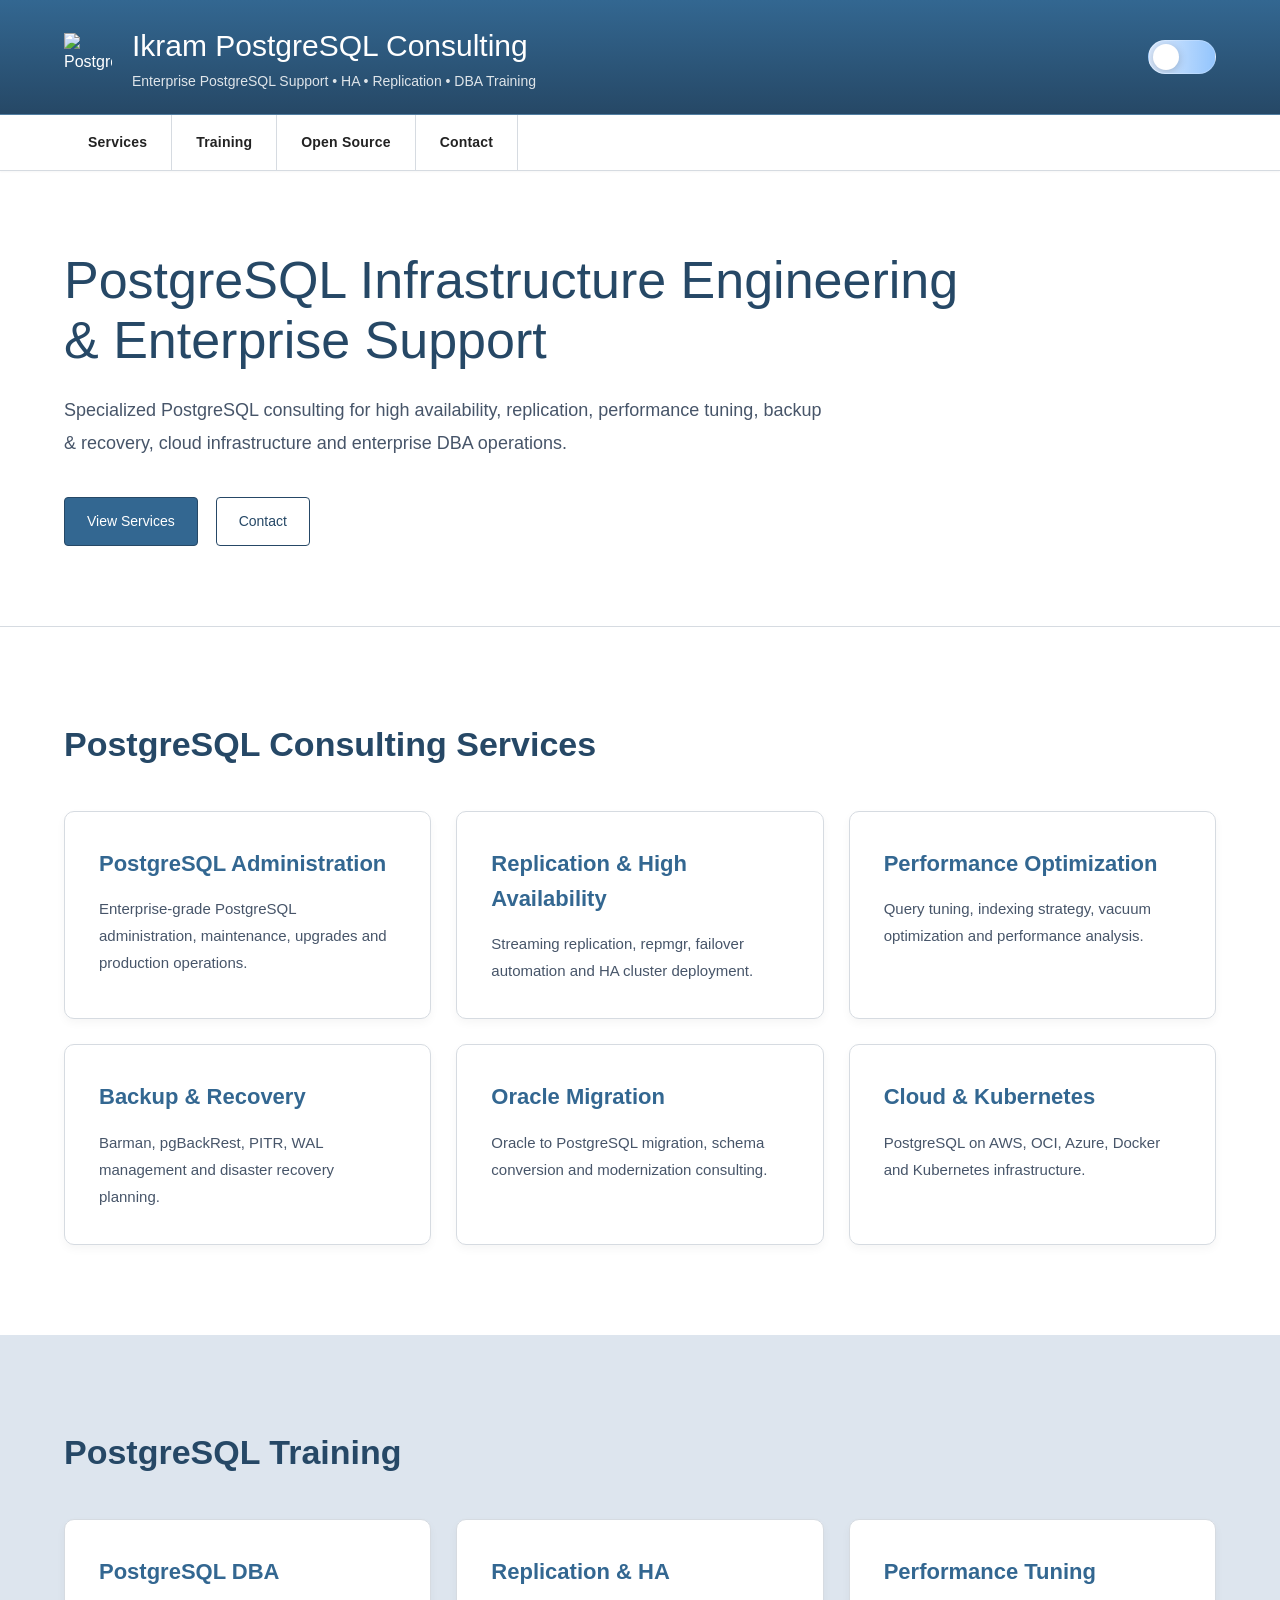
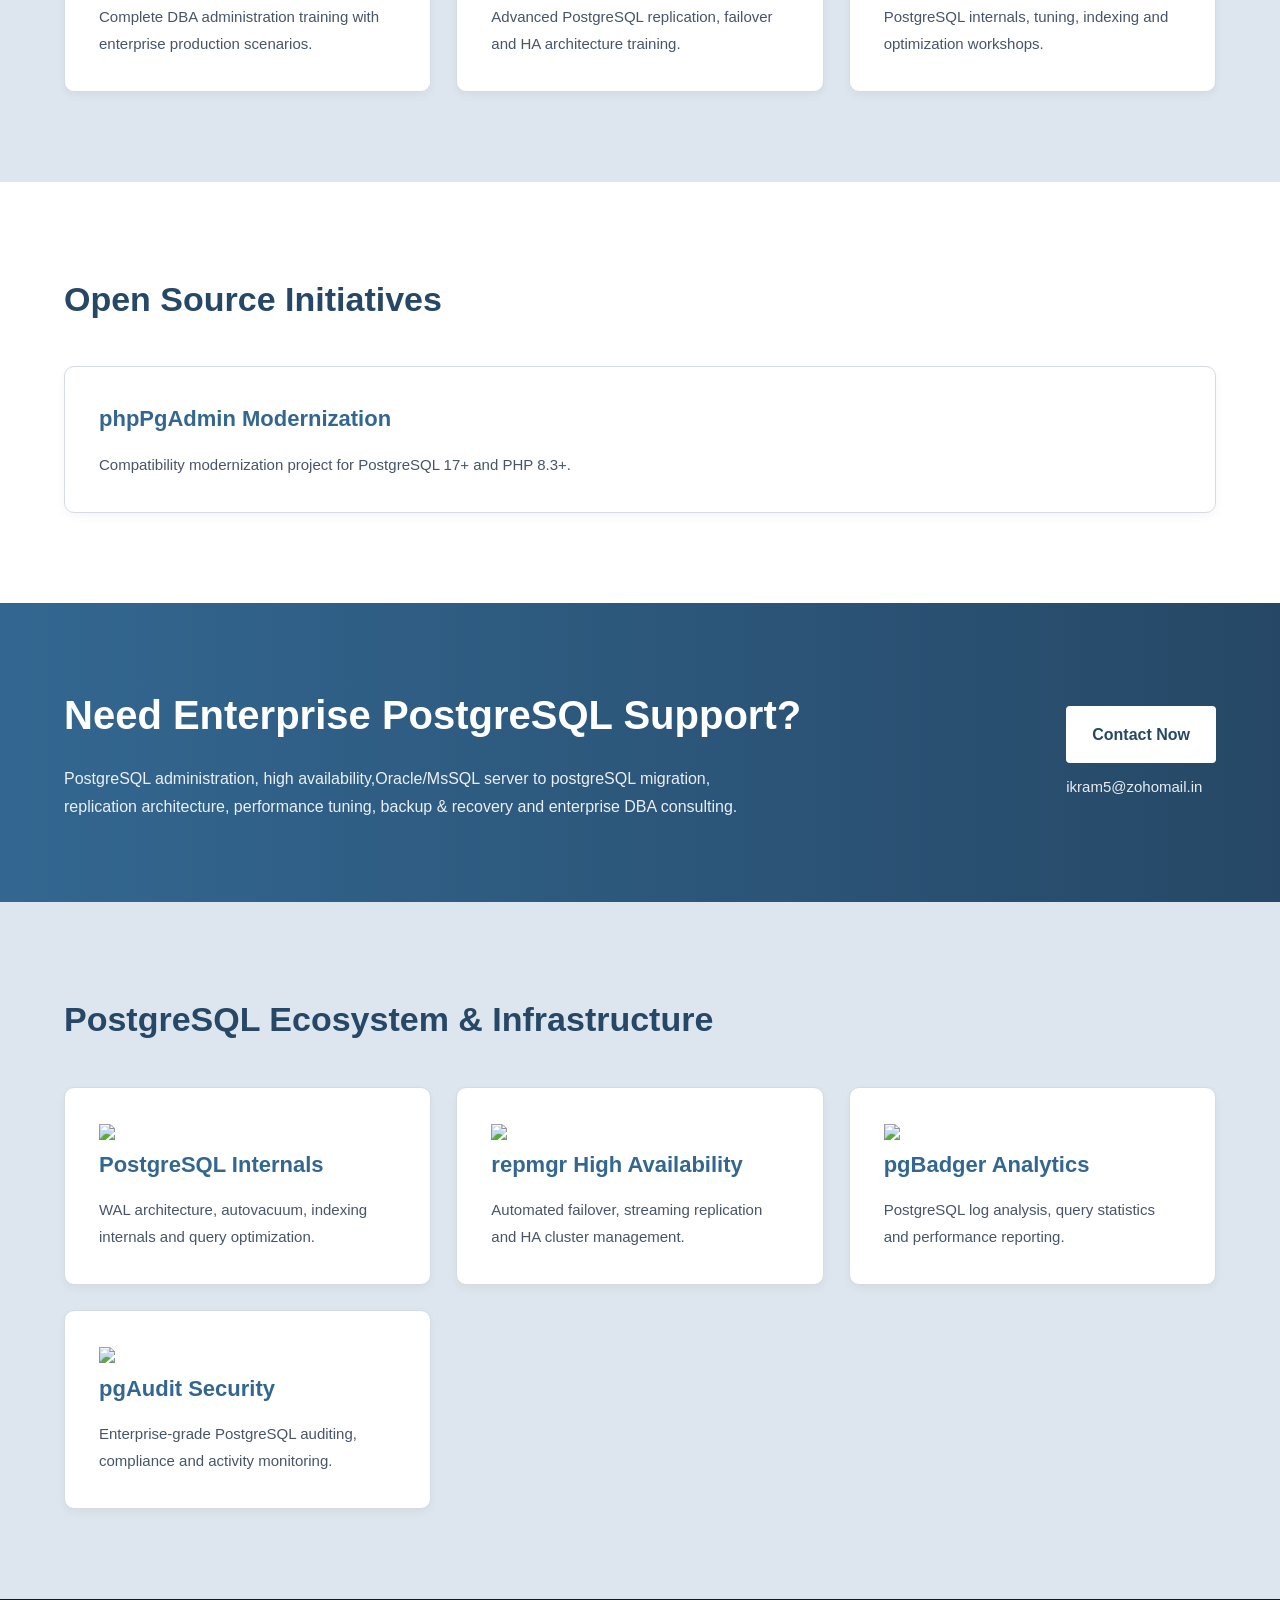
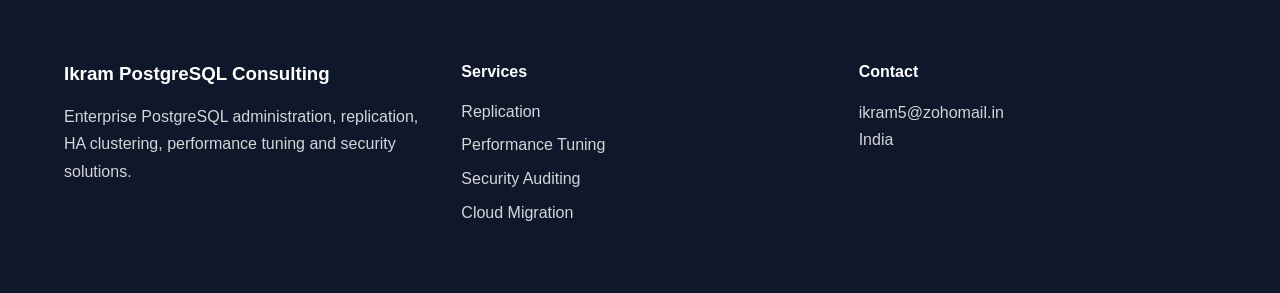
==== commit 15eea673: "Improved enterprise contact section" ====
--- a/index.html
+++ b/index.html
@@ -423,37 +423,38 @@
 
     <footer>
 
-    <div class="container footer-grid">
-
-        <div>
-
-            <h3>Ikram PostgreSQL Consulting</h3>
-
-            <p>
-                Enterprise PostgreSQL administration,
-                replication and infrastructure engineering.
-            </p>
-
-        </div>
-
-        <div>
-
-            <h4>Services</h4>
-
-            <ul>
-                <li>Replication</li>
-                <li>Performance Tuning</li>
-                <li>HA Architecture</li>
-                <li>Cloud PostgreSQL</li>
-            </ul>
-
-        </div>
-
-        <div>
-
-            <h4>Contact</h4>
-
-            <p>ikram5@zohomail.in</p>
+    <div class="container">
+
+        <div class="footer-grid">
+
+            <div>
+                <h3>Ikram PostgreSQL Consulting</h3>
+
+                <p>
+                    Enterprise PostgreSQL administration,
+                    replication, HA clustering,
+                    performance tuning and security solutions.
+                </p>
+            </div>
+
+            <div>
+                <h4>Services</h4>
+
+                <ul>
+                    <li>Replication</li>
+                    <li>Performance Tuning</li>
+                    <li>Security Auditing</li>
+                    <li>Cloud Migration</li>
+                </ul>
+            </div>
+
+            <div>
+                <h4>Contact</h4>
+
+                <p>ikram5@zohomail.in</p>
+
+                <p>India</p>
+            </div>
 
         </div>
 
--- a/style.css
+++ b/style.css
@@ -4,10 +4,10 @@
     --pg-dark: #264866;
 
     --background: #ffffff;
-    --light-bg: #edf2f7;
+    --light-bg: #dde5ee;
 
     --text: #222;
-    --muted: #555;
+    --muted: #475569;
 
     --border: #d6dbe1;
 
@@ -50,6 +50,11 @@
     transition: 0.3s;
 
 }
+section {
+
+    padding: 90px 0;
+
+}
 
 /* CONTAINER */
 
@@ -130,7 +135,7 @@
 
 .navbar {
 
-    background: #f8fafc;
+    background: white;
 
     border-bottom: 1px solid var(--border);
 
@@ -146,6 +151,19 @@
 body.dark .navbar {
 
     background: #0f172a;
+
+}
+body.dark .navbar a {
+
+    color: #e2e8f0;
+
+}
+
+body.dark .navbar a:hover {
+
+    background: #336791;
+
+    color: white;
 
 }
 
@@ -262,6 +280,11 @@
     line-height: 1.8;
 
 }
+body.dark .hero p {
+
+    color: #cbd5e1;
+
+}
 
 /* BUTTONS */
 
@@ -477,6 +500,11 @@
     color: var(--pg-dark);
 
 }
+body.dark .section-title {
+
+    color: #e2e8f0;
+
+}
 
 /* GRID */
 
@@ -492,7 +520,6 @@
 }
 
 /* CARD */
-
 .card {
 
     background: var(--card);
@@ -501,17 +528,29 @@
 
     padding: 34px;
 
-    border-radius: 6px;
+    border-radius: 10px;
 
     transition:
         transform 0.2s ease,
         border-color 0.2s ease,
         box-shadow 0.2s ease;
 
+    box-shadow:
+        0 4px 10px rgba(0,0,0,0.04);
+
+}
+
+body.dark .card {
+
     background:
-        linear-gradient(to bottom,
-            rgba(255,255,255,0.96),
-            rgba(248,250,252,0.98));
+        linear-gradient(
+            to bottom,
+            #1e293b,
+            #172033
+        );
+
+    box-shadow:
+        0 6px 20px rgba(0,0,0,0.35);
 
 }
 
@@ -535,10 +574,25 @@
     font-size: 22px;
 
 }
+body.dark .card h3 {
+
+    color: #93c5fd;
+
+}
 
 .card p {
 
     color: var(--muted);
+
+    line-height: 1.8;
+
+    font-size: 15px;
+
+}
+
+body.dark .card p {
+
+    color: #cbd5e1;
 
 }
 
@@ -661,17 +715,27 @@
 
 }
 
+footer {
+
+    background: #0f172a;
+
+    color: white;
+
+    padding: 60px 0;
+
+}
+
 footer li {
 
     margin-bottom: 8px;
 
-    color: rgba(255,255,255,0.8);
+    color: rgba(255,255,255,0.82);
 
 }
 
 footer p {
 
-    color: rgba(255,255,255,0.8);
+    color: rgba(255,255,255,0.82);
 
     line-height: 1.7;
 
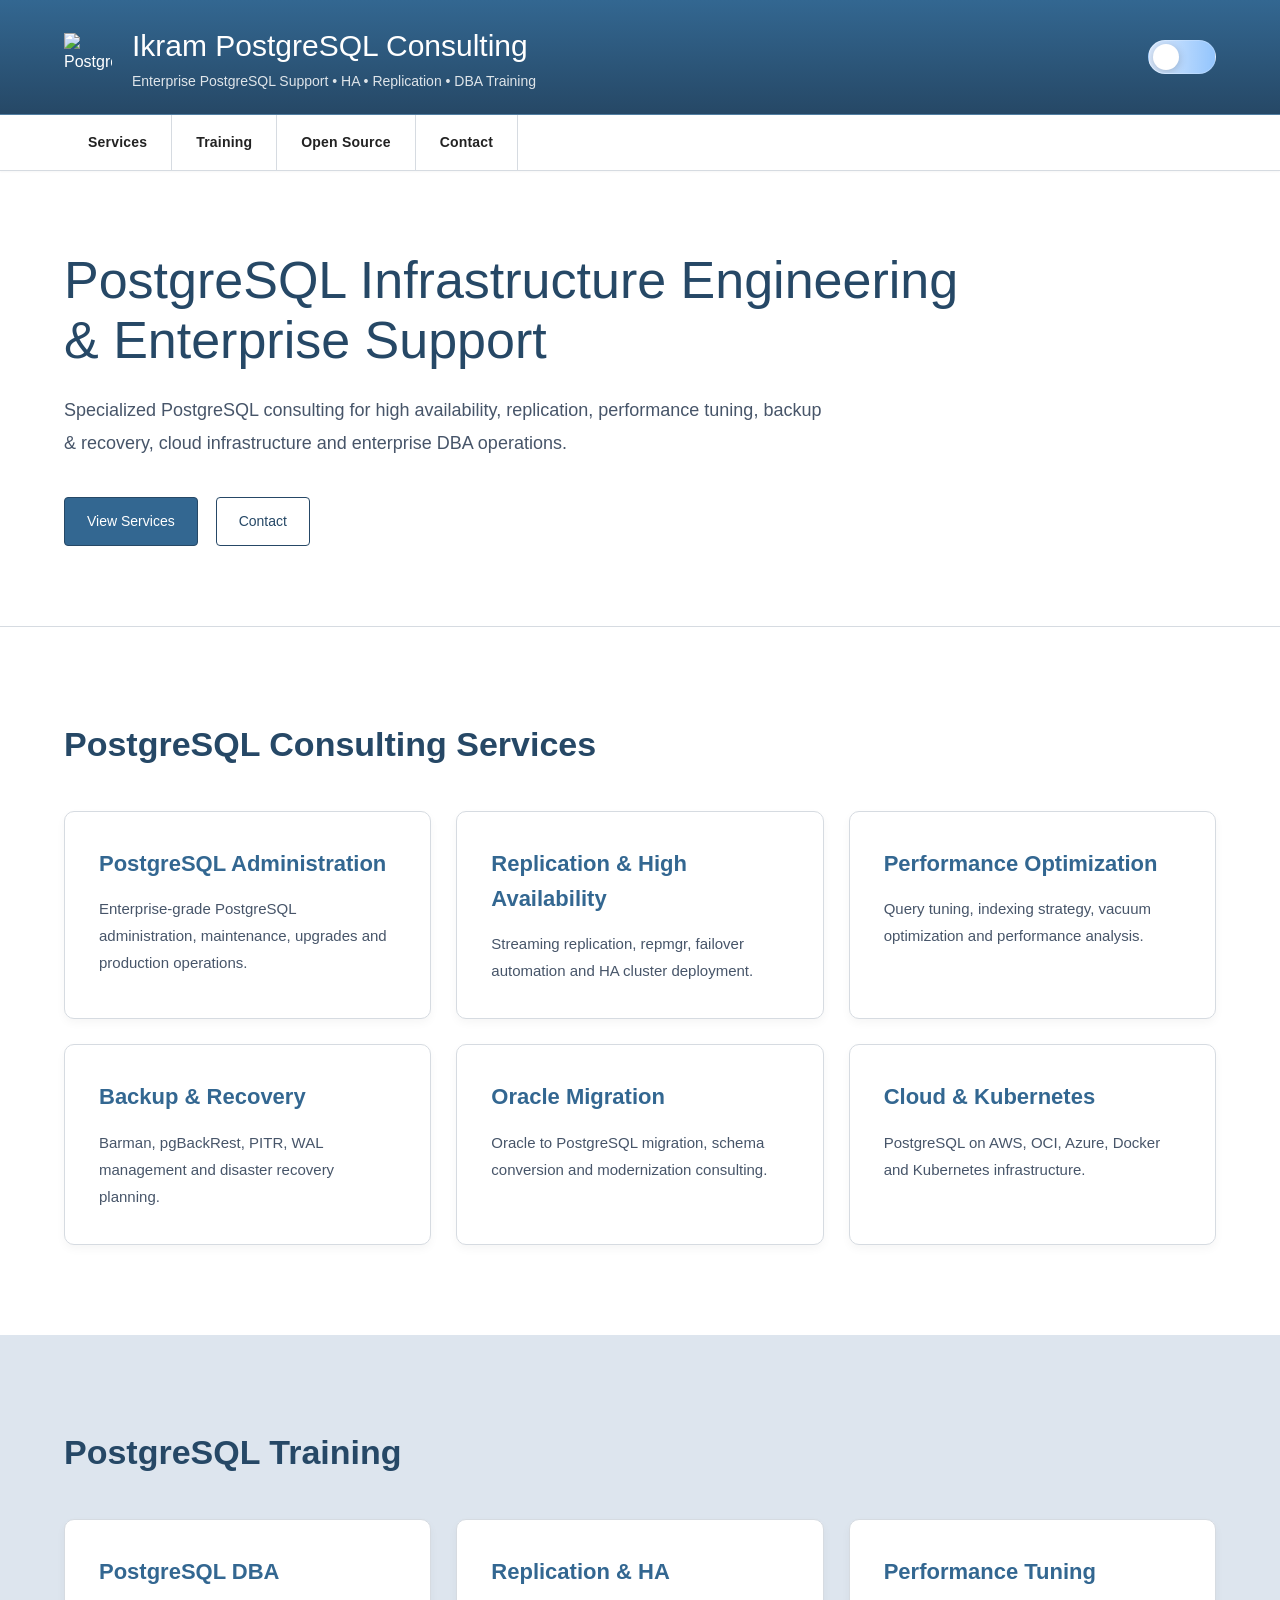
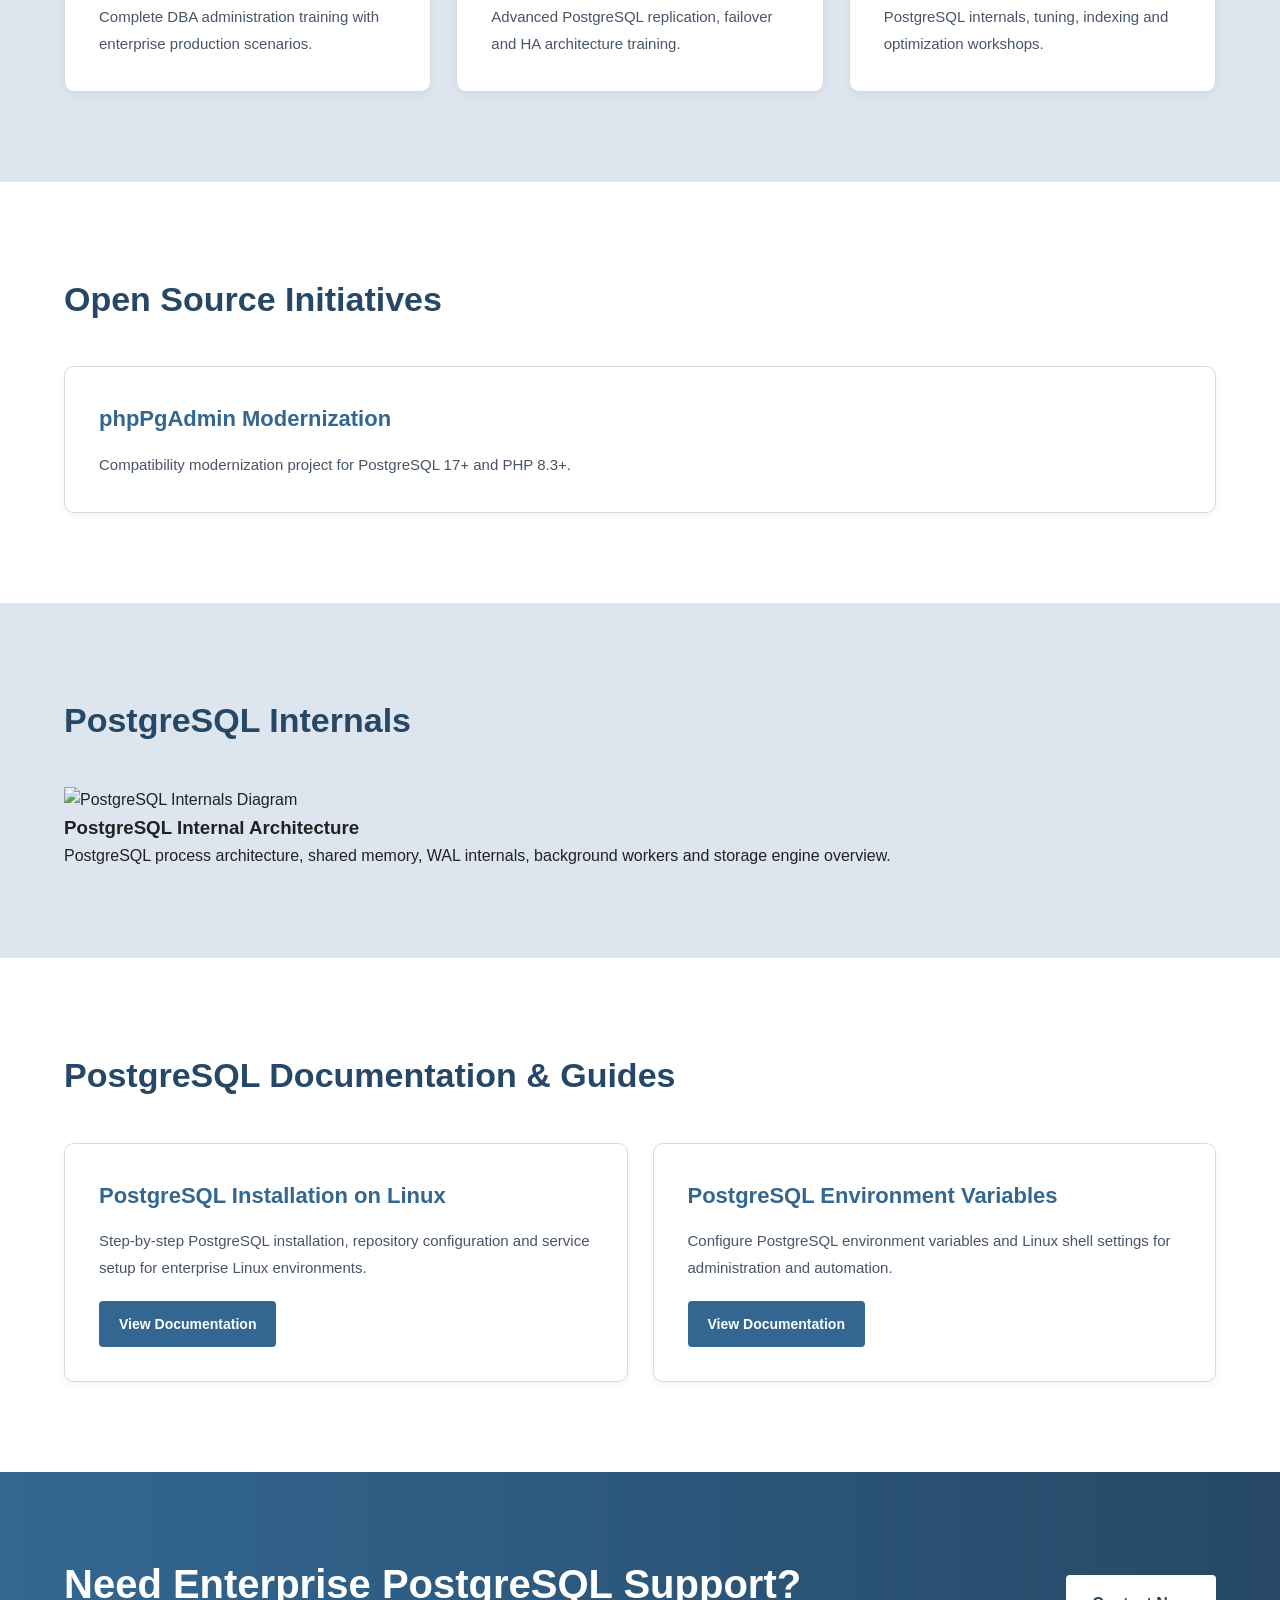
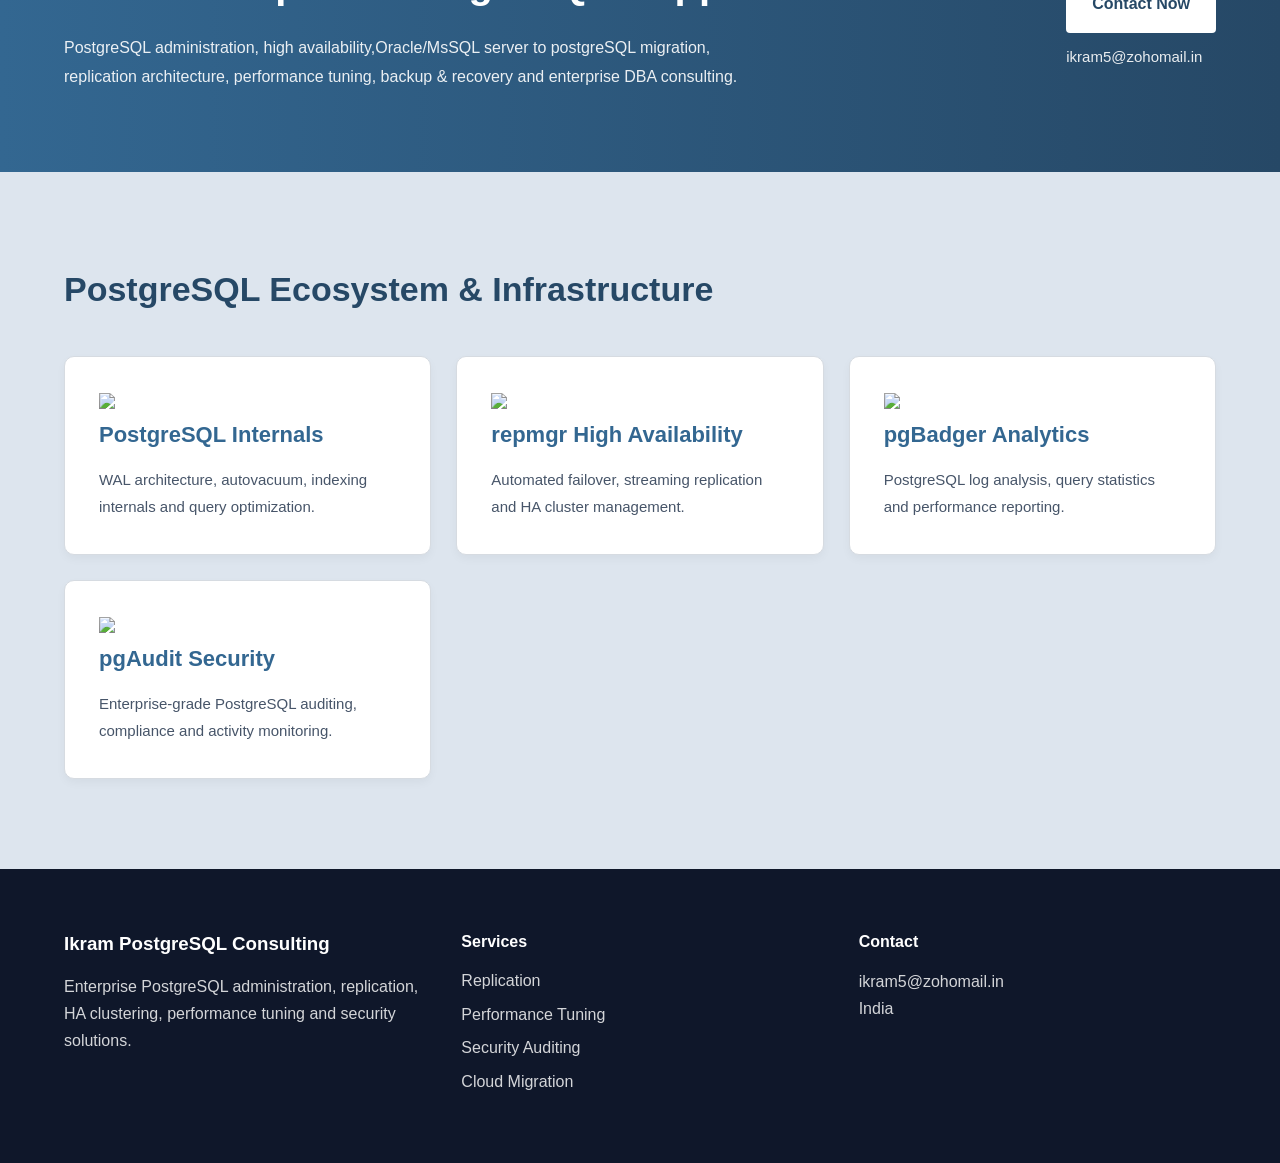
==== commit a8ae7fbf: "Added PostgreSQL internals and documentation section" ====
--- a/index.html
+++ b/index.html
@@ -299,6 +299,111 @@
         </div>
 
     </section>
+    <!-- POSTGRESQL INTERNALS -->
+
+<section class="section light-section">
+
+    <div class="container">
+
+        <h2 class="section-title">
+            PostgreSQL Internals
+        </h2>
+
+        <div class="infra-card">
+
+            <img src="images/postgresinternals.png"
+                alt="PostgreSQL Internals Diagram">
+
+            <div class="infra-content">
+
+                <h3>
+                    PostgreSQL Internal Architecture
+                </h3>
+
+                <p>
+
+                    PostgreSQL process architecture,
+                    shared memory, WAL internals,
+                    background workers and storage engine overview.
+
+                </p>
+
+            </div>
+
+        </div>
+
+    </div>
+
+</section>
+    <!-- DOCUMENTATION -->
+
+<section class="section" id="documentation">
+
+    <div class="container">
+
+        <h2 class="section-title">
+            PostgreSQL Documentation & Guides
+        </h2>
+
+        <div class="grid">
+
+            <!-- INSTALLATION -->
+
+            <div class="card">
+
+                <h3>
+                    PostgreSQL Installation on Linux
+                </h3>
+
+                <p>
+
+                    Step-by-step PostgreSQL installation,
+                    repository configuration and service setup
+                    for enterprise Linux environments.
+
+                </p>
+
+                <a class="doc-button"
+                    href="docs/postgresql-installation-linux.docx"
+                    target="_blank">
+
+                    View Documentation
+
+                </a>
+
+            </div>
+
+            <!-- ENV VARIABLES -->
+
+            <div class="card">
+
+                <h3>
+                    PostgreSQL Environment Variables
+                </h3>
+
+                <p>
+
+                    Configure PostgreSQL environment variables
+                    and Linux shell settings
+                    for administration and automation.
+
+                </p>
+
+                <a class="doc-button"
+                    href="docs/setup-postgresql-env-linux.docx"
+                    target="_blank">
+
+                    View Documentation
+
+                </a>
+
+            </div>
+
+        </div>
+
+    </div>
+
+</section>
 
     <!-- CONTACT -->
 
--- a/style.css
+++ b/style.css
@@ -688,6 +688,37 @@
     opacity: 0.9;
 
 }
+/* DOCUMENT BUTTON */
+
+.doc-button {
+
+    display: inline-block;
+
+    margin-top: 20px;
+
+    background: var(--pg-blue);
+
+    color: white;
+
+    padding: 12px 20px;
+
+    border-radius: 4px;
+
+    text-decoration: none;
+
+    font-size: 14px;
+
+    font-weight: 600;
+
+    transition: 0.2s ease;
+
+}
+
+.doc-button:hover {
+
+    background: var(--pg-dark);
+
+}
 
 /* FOOTER */
 
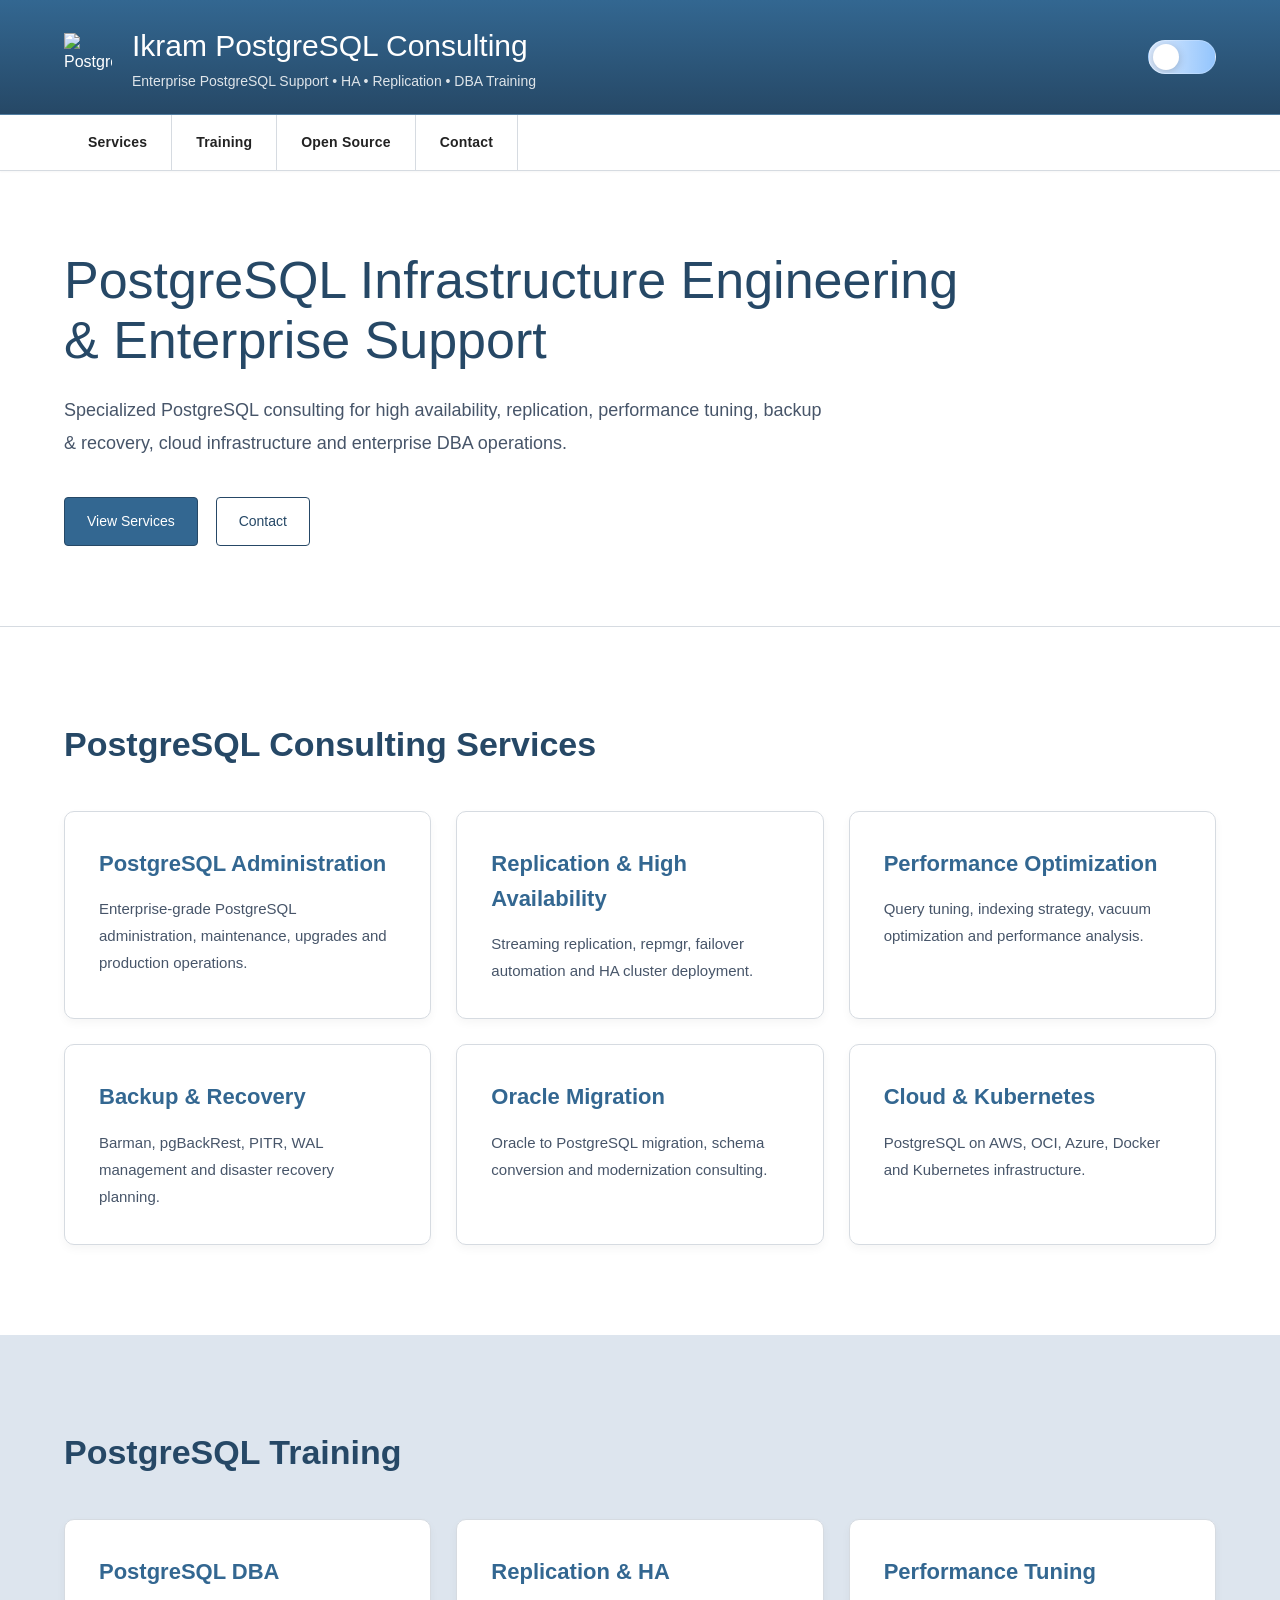
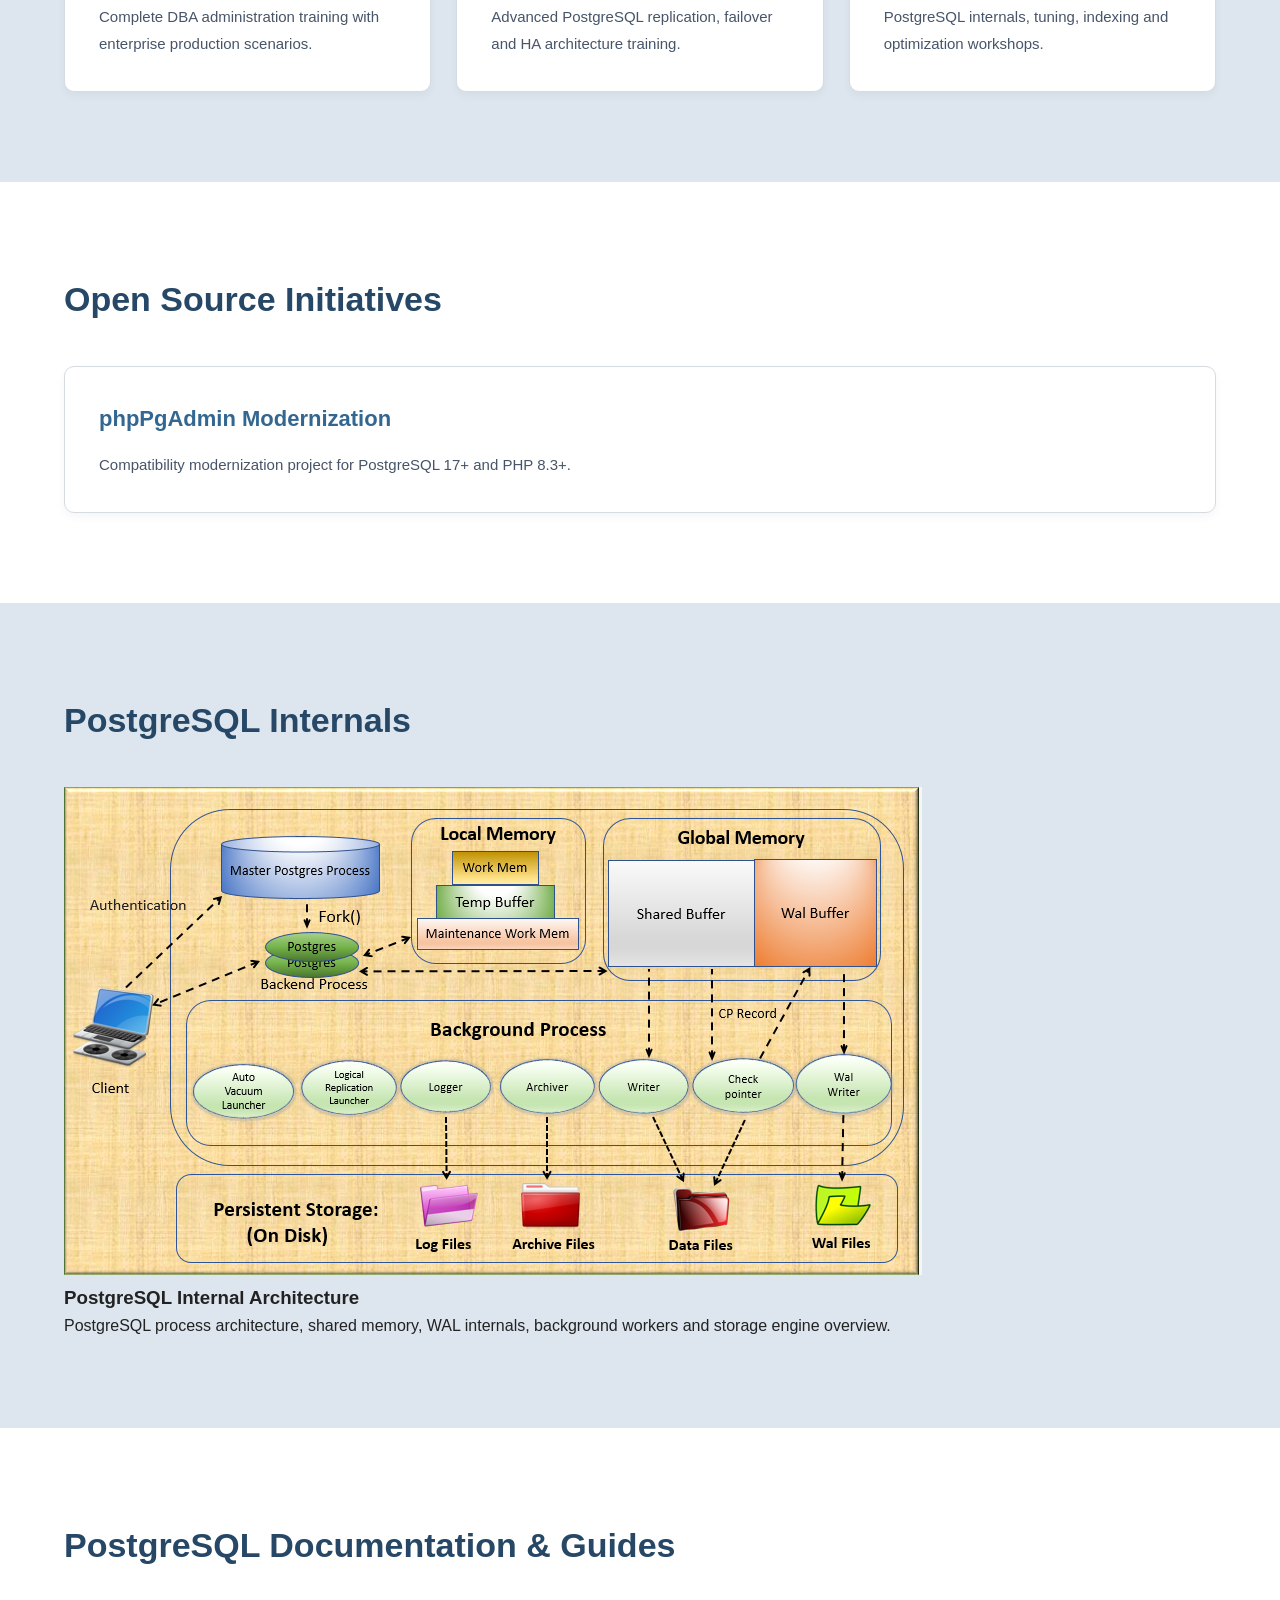
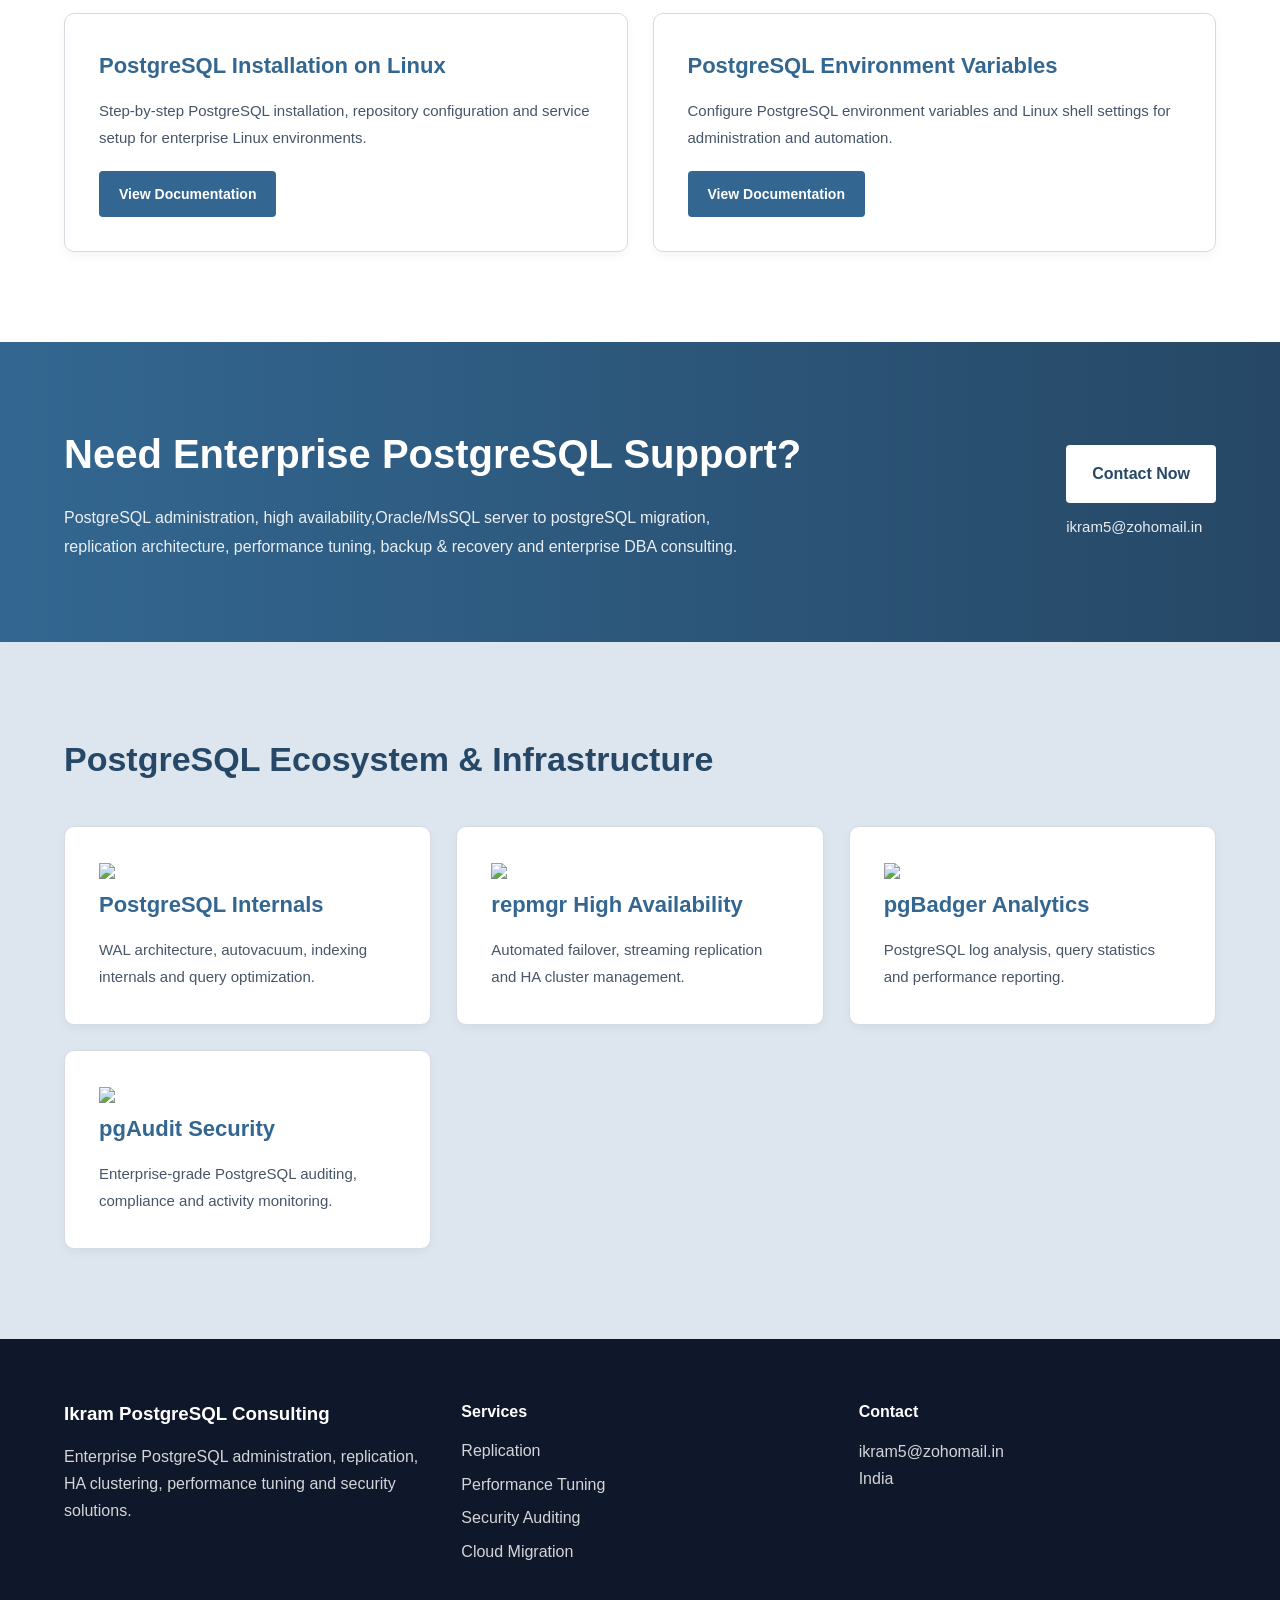
==== commit 82cd42d6: "Converted PostgreSQL environment guide to HTML documentation" ====
--- a/index.html
+++ b/index.html
@@ -311,7 +311,7 @@
 
         <div class="infra-card">
 
-            <img src="images/postgresinternals.png"
+            <img src="images/postgresinternals.PNG"
                 alt="PostgreSQL Internals Diagram">
 
             <div class="infra-content">
@@ -364,7 +364,7 @@
                 </p>
 
                 <a class="doc-button"
-                    href="docs/postgresql-installation-linux.docx"
+                    href="docs/postgresql-installation-linux.html"
                     target="_blank">
 
                     View Documentation
@@ -390,7 +390,7 @@
                 </p>
 
                 <a class="doc-button"
-                    href="docs/setup-postgresql-env-linux.docx"
+                    href="docs/setup-postgresql-env-linux.html"
                     target="_blank">
 
                     View Documentation
--- a/style.css
+++ b/style.css
@@ -719,6 +719,27 @@
     background: var(--pg-dark);
 
 }
+/* DOCUMENTATION CODE BLOCK */
+
+pre {
+
+    background: #0f172a;
+
+    color: #f8fafc;
+
+    padding: 18px;
+
+    border-radius: 6px;
+
+    overflow-x: auto;
+
+    margin: 20px 0;
+
+    font-size: 14px;
+
+    line-height: 1.7;
+
+}
 
 /* FOOTER */
 
